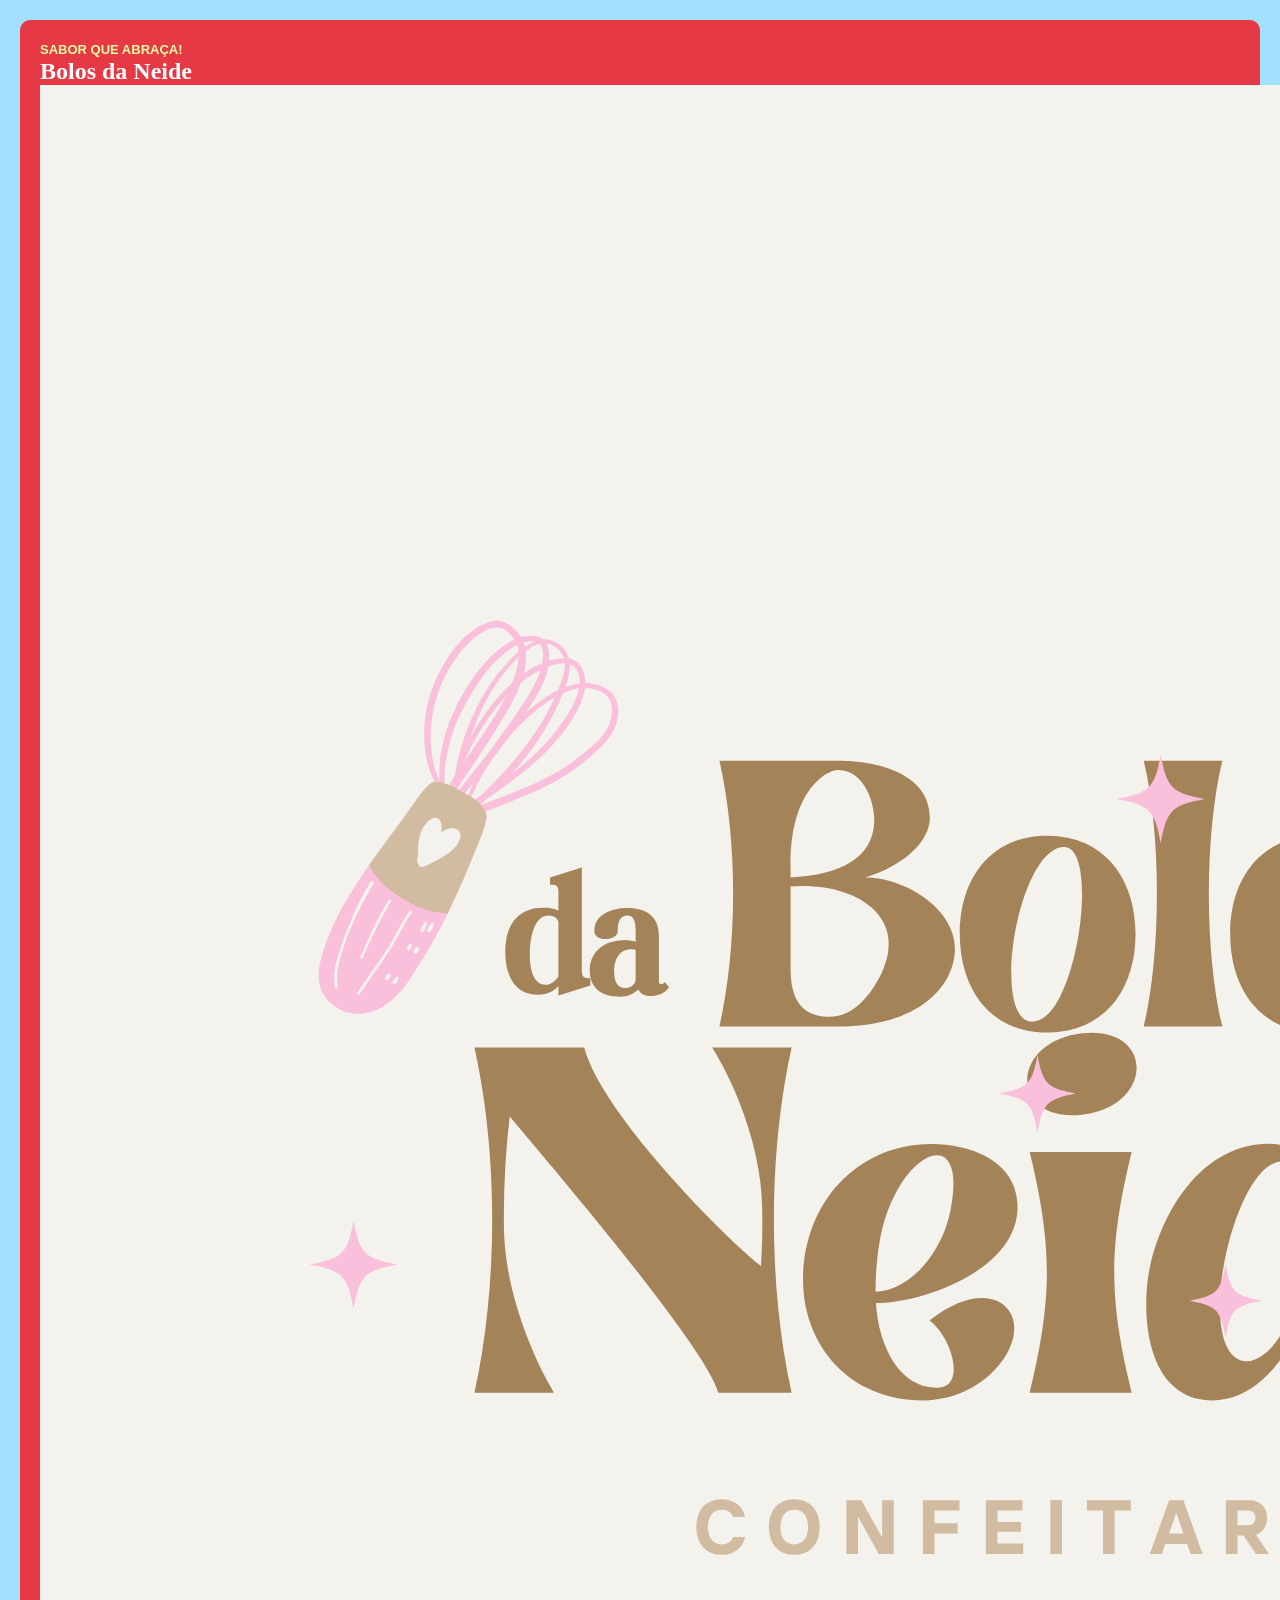
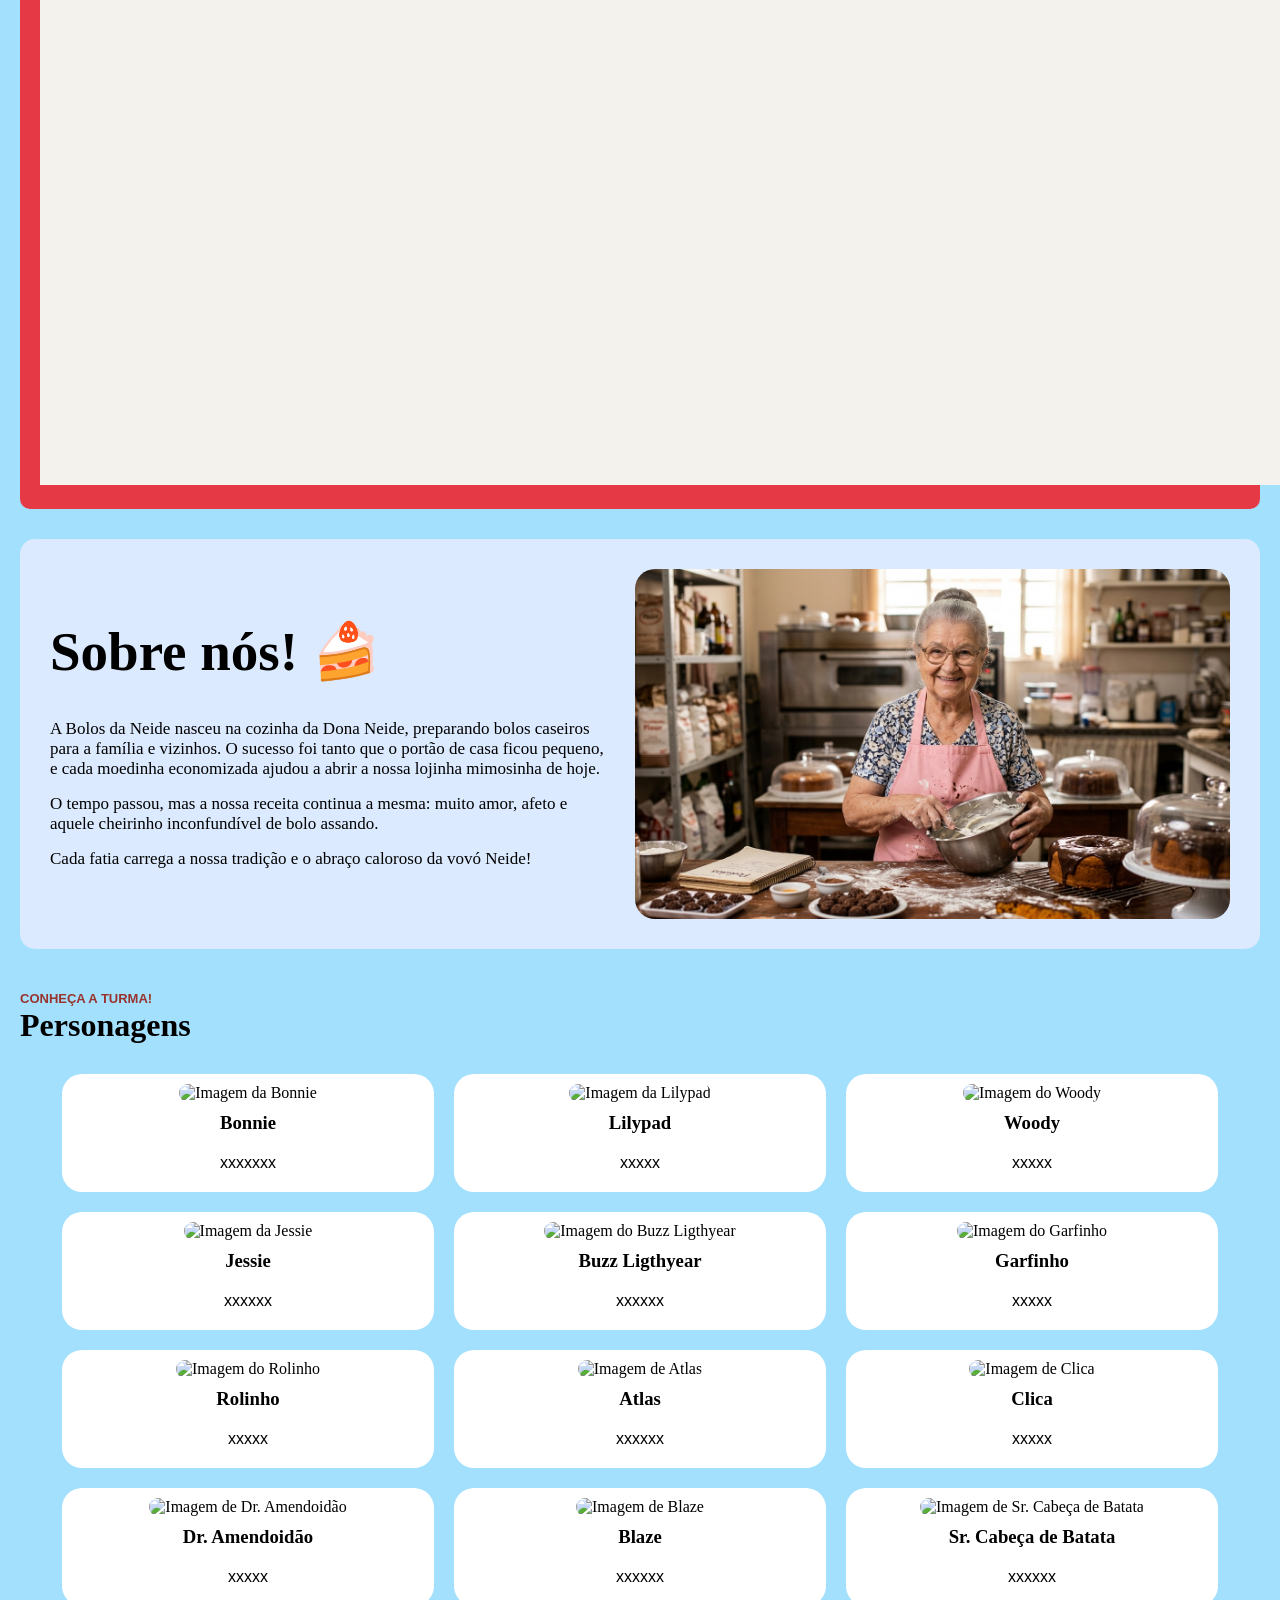
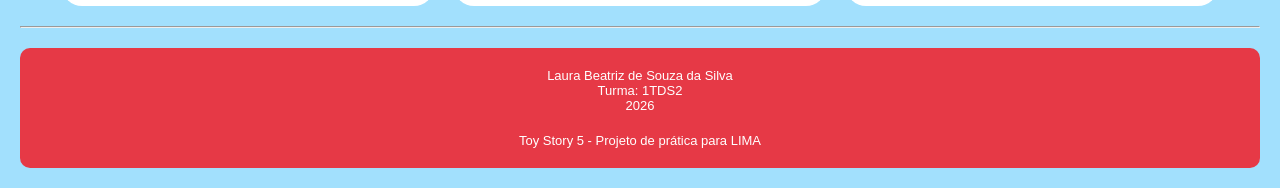
==== index.html @ 1c0404af "feat: cria css, index e assets" ====
<!DOCTYPE html>
<html lang="pt-BR">
    <head>
        <meta charset="UTF-8"/>
        <title>Bolos da Neide</title>
        <link rel="stylesheet" href="css/style.css"/>
    </head>
    <body>
        <header class="cabecalho">
            <section class="nome">
                <span>Sabor que abraça!</span>
                <h1>Bolos da Neide</h1>
                <img src="assets/logo.png">
            </section>
            <section class="menu">
                <span>Sobre</span>
                <span></span>
                <span>Contato</span>
            </section>
        </header>

        <main>
            <section id="apresentacao">
                <section class="texto">
                    <h2>Sobre nós! 🍰</h2>
                    <p>A Bolos da Neide nasceu na cozinha da Dona Neide, preparando bolos caseiros para a família e vizinhos. O sucesso foi tanto que o portão de casa ficou pequeno, e cada moedinha economizada ajudou a abrir a nossa lojinha mimosinha de hoje.</p>
                    <p>O tempo passou, mas a nossa receita continua a mesma: muito amor, afeto e aquele cheirinho inconfundível de bolo assando.</p>
                    <p> Cada fatia carrega a nossa tradição e o abraço caloroso da vovó Neide!</p>
                </section>
                    <img src="assets/donaneide.jpg" alt="Imagem Da Fundadora, Dona Neide"/>
            </section>

            <section class="personagens">
                    <span>Conheça a turma!</span>
                    <h2>Personagens</h2>

            <section class="cards">
                <article class="card">
                    <img src="assets/bonnie.png" alt="Imagem da Bonnie"/>
                    <h3>Bonnie</h3>
                    <p>xxxxxxx</p>
                </article>

                 <article class="card">
                    <img src="assets/lilypad.png" alt="Imagem da Lilypad"/>
                    <h3>Lilypad</h3>
                    <p>xxxxx</p>
                </article>
                
                 <article class="card">                 
                    <img src="assets/woody.png" alt="Imagem do Woody"/>
                    <h3>Woody</h3>
                    <p>xxxxx</p>
                </article>

                <article class="card"> 
                    <img src="assets/jessieee.png" alt="Imagem da Jessie"/>
                    <h3>Jessie</h3>
                    <p>xxxxxx</p>
                </article>

                <article class="card"> 
                    <img src="assets/buzz.png" alt="Imagem do Buzz Ligthyear"/>
                    <h3>Buzz Ligthyear</h3>
                    <p>xxxxxx</p>
                </article>

                <article class="card"> 
                    <img src="assets/garfinhooo.png" alt="Imagem do Garfinho"/>
                    <h3>Garfinho</h3>
                    <p>xxxxx</p>
                </article>

                <article class="card"> 
                    <img src="assets/smartypants.png" alt="Imagem do Rolinho"/>
                    <h3>Rolinho</h3>
                    <p>xxxxx</p>
                </article>

                <article class="card"> 
                    <img src="assets/atlass.png" alt="Imagem de Atlas"/>
                    <h3>Atlas</h3>
                    <p>xxxxxx</p>
                </article>

                <article class="card"> 
                    <img src="assets/snappy.png" alt="Imagem de Clica"/>
                    <h3>Clica</h3>
                    <p>xxxxx</p>
                </article>

                <article class="card"> 
                    <img src="assets/dramendoidao.png" alt="Imagem de Dr. Amendoidão"/>
                    <h3>Dr. Amendoidão</h3>
                    <p>xxxxx</p>
                </article>

                <article class="card"> 
                    <img src="assets/blaze.png" alt="Imagem de Blaze"/>
                    <h3>Blaze</h3>
                    <p>xxxxxx</p>
                </article>

                <article class="card"> 
                    <img src="assets/cabecabatata.png" alt="Imagem de Sr. Cabeça de Batata"/>
                    <h3>Sr. Cabeça de Batata</h3>
                    <p>xxxxxx</p>
                </article>

            </section>
            </section>
        </main>

    <hr>
        <footer>
            <p>Laura Beatriz de Souza da Silva</p>
            <p>Turma: 1TDS2</p>
            <P>2026</P>
            <section id="atividade">
                <P>Toy Story 5 - Projeto de prática para LIMA</P>
            </section>
        </footer>
    
    </body>
</html>
---- css/style.css ----
*{
    padding: 0;
    margin: 0;
    box-sizing: border-box;
}

body {
    font-family: Georgia, 'Times New Roman', Times, serif;
    background-color: rgb(162, 224, 253);
    padding: 20px;
}
span {
    text-transform: uppercase;
    font-weight: 550;
    font-size: 13px;
    font-family: 'Gill Sans', 'Gill Sans MT', Calibri, 'Trebuchet MS', sans-serif;
    margin-top: 5px;
    color: #99332E;
}

header {
    padding-left: 20px;
    padding-right: 20px;
    background-color: #e63946 ;
    color: rgb(255, 255, 255);
    padding: 20px;
    margin-bottom: 30px;
    display: flex;
    align-items: center;
    justify-content: space-between;
    border-radius: 10px;
}

.nome span {
    color:#f3fca5;
    margin-top: 8px;
}

.menu {
    display: flex;
    justify-content: space-between;
    align-items: center;
    gap: 30px;
    font-weight: bold;
}

#apresentacao {
    display: flex;
    flex-direction: row;
    gap: 30px;
    padding: 30px;
    background-color: #dbeafe;
    align-items: center;
    justify-content: space-between;
    margin-bottom: 30px;
    border-radius: 15px;
}
.texto {
    display: flex;
    flex-direction: column;
    gap: 15px;
    flex: 1;
}

.texto h2 {
    font-size: 55px;
    margin-bottom: 20px;
}
.texto p {
    font-size: 17px;
}

#apresentacao img {
    width: 595px;
    height: 350px;
    border-radius: 20px;
    object-fit: cover;
}

.personagens {
    padding-top: 10px;
}

.personagens h2 {
    font-size: 32px;
    padding-bottom: 10px;
}

.cards {
    display: flex;
    gap: 20px;
    justify-content: center;
    flex-wrap: wrap;
    padding-top: 20px;
    padding-bottom: 20px;
}

.card {
    background-color: white;
    padding: 10px;
    width: 30%;
    border-radius: 20px;
    align-items: center;
    flex-direction: row;
    justify-content: center;
    text-align: center;
}

.card img {
    width: 100%;
    border-radius: 20px;
    height: 300px;
    object-fit: cover;
}

.card h3 {
    margin-top: 10px;
}

.card p {
    margin-top: 10px;
    font-weight: 520;
    padding: 10px;
    font-family: 'Segoe UI', Tahoma, Geneva, Verdana, sans-serif;
}

footer {
    text-align: center;
    background-color: #e63946;
    color: white;
    padding: 20px;
    margin-top: 20px;
    border-radius: 10px;
    font-size: small;
    font-family: 'Gill Sans', 'Gill Sans MT', Calibri, 'Trebuchet MS', sans-serif;
}

#atividade {
    margin-top: 20px;
}
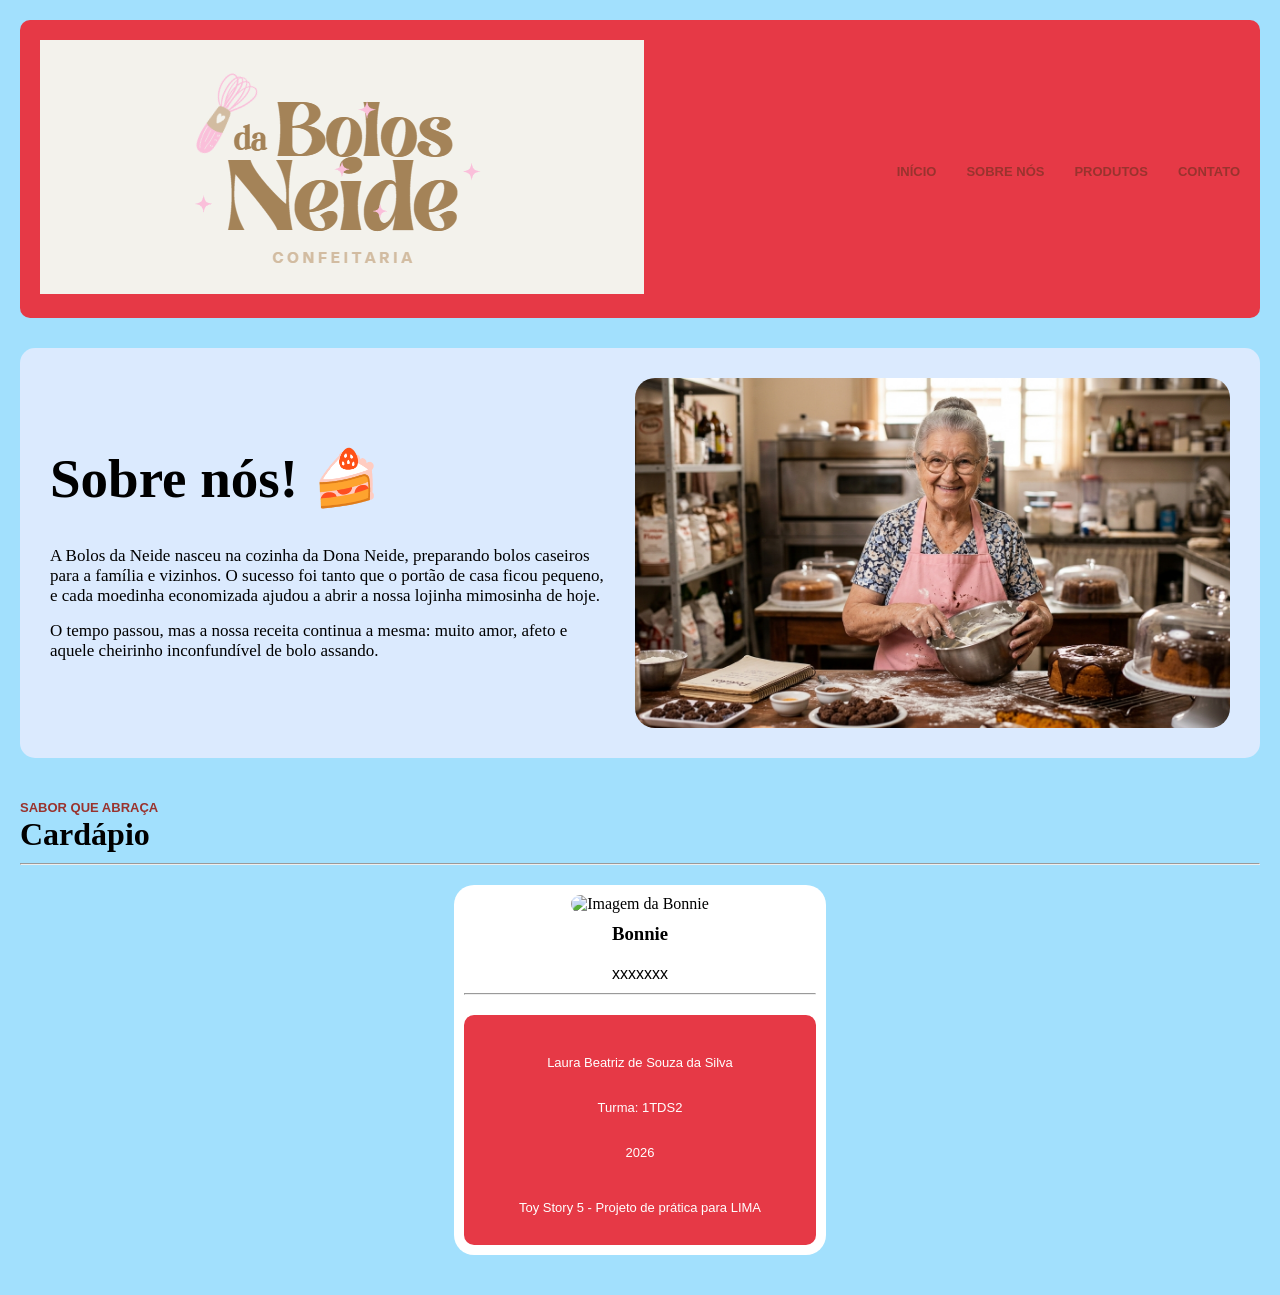
==== commit 267ac29e: "feat: adiciona páginas, conteúdo e ajustes visuais ao projeto" ====
--- a/index.html
+++ b/index.html
@@ -8,13 +8,12 @@
     <body>
         <header class="cabecalho">
             <section class="nome">
-                <span>Sabor que abraça!</span>
-                <h1>Bolos da Neide</h1>
-                <img src="assets/logo.png">
+                <img src="assets/img/logoofc.png">
             </section>
             <section class="menu">
-                <span>Sobre</span>
-                <span></span>
+                <span>Início</span>
+                <span>Sobre nós</span>
+                <span>Produtos</span>
                 <span>Contato</span>
             </section>
         </header>
@@ -25,92 +24,22 @@
                     <h2>Sobre nós! 🍰</h2>
                     <p>A Bolos da Neide nasceu na cozinha da Dona Neide, preparando bolos caseiros para a família e vizinhos. O sucesso foi tanto que o portão de casa ficou pequeno, e cada moedinha economizada ajudou a abrir a nossa lojinha mimosinha de hoje.</p>
                     <p>O tempo passou, mas a nossa receita continua a mesma: muito amor, afeto e aquele cheirinho inconfundível de bolo assando.</p>
-                    <p> Cada fatia carrega a nossa tradição e o abraço caloroso da vovó Neide!</p>
                 </section>
-                    <img src="assets/donaneide.jpg" alt="Imagem Da Fundadora, Dona Neide"/>
+                    <img src="assets/img/donaneide.jpg" alt="Imagem Da Fundadora, Dona Neide"/>
             </section>
 
             <section class="personagens">
-                    <span>Conheça a turma!</span>
-                    <h2>Personagens</h2>
+                    <span>Sabor que abraça</span>
+                    <h2>Cardápio</h2>
+
+    <hr>
 
             <section class="cards">
                 <article class="card">
                     <img src="assets/bonnie.png" alt="Imagem da Bonnie"/>
                     <h3>Bonnie</h3>
                     <p>xxxxxxx</p>
-                </article>
-
-                 <article class="card">
-                    <img src="assets/lilypad.png" alt="Imagem da Lilypad"/>
-                    <h3>Lilypad</h3>
-                    <p>xxxxx</p>
-                </article>
-                
-                 <article class="card">                 
-                    <img src="assets/woody.png" alt="Imagem do Woody"/>
-                    <h3>Woody</h3>
-                    <p>xxxxx</p>
-                </article>
-
-                <article class="card"> 
-                    <img src="assets/jessieee.png" alt="Imagem da Jessie"/>
-                    <h3>Jessie</h3>
-                    <p>xxxxxx</p>
-                </article>
-
-                <article class="card"> 
-                    <img src="assets/buzz.png" alt="Imagem do Buzz Ligthyear"/>
-                    <h3>Buzz Ligthyear</h3>
-                    <p>xxxxxx</p>
-                </article>
-
-                <article class="card"> 
-                    <img src="assets/garfinhooo.png" alt="Imagem do Garfinho"/>
-                    <h3>Garfinho</h3>
-                    <p>xxxxx</p>
-                </article>
-
-                <article class="card"> 
-                    <img src="assets/smartypants.png" alt="Imagem do Rolinho"/>
-                    <h3>Rolinho</h3>
-                    <p>xxxxx</p>
-                </article>
-
-                <article class="card"> 
-                    <img src="assets/atlass.png" alt="Imagem de Atlas"/>
-                    <h3>Atlas</h3>
-                    <p>xxxxxx</p>
-                </article>
-
-                <article class="card"> 
-                    <img src="assets/snappy.png" alt="Imagem de Clica"/>
-                    <h3>Clica</h3>
-                    <p>xxxxx</p>
-                </article>
-
-                <article class="card"> 
-                    <img src="assets/dramendoidao.png" alt="Imagem de Dr. Amendoidão"/>
-                    <h3>Dr. Amendoidão</h3>
-                    <p>xxxxx</p>
-                </article>
-
-                <article class="card"> 
-                    <img src="assets/blaze.png" alt="Imagem de Blaze"/>
-                    <h3>Blaze</h3>
-                    <p>xxxxxx</p>
-                </article>
-
-                <article class="card"> 
-                    <img src="assets/cabecabatata.png" alt="Imagem de Sr. Cabeça de Batata"/>
-                    <h3>Sr. Cabeça de Batata</h3>
-                    <p>xxxxxx</p>
-                </article>
-
-            </section>
-            </section>
-        </main>
-
+               
     <hr>
         <footer>
             <p>Laura Beatriz de Souza da Silva</p>
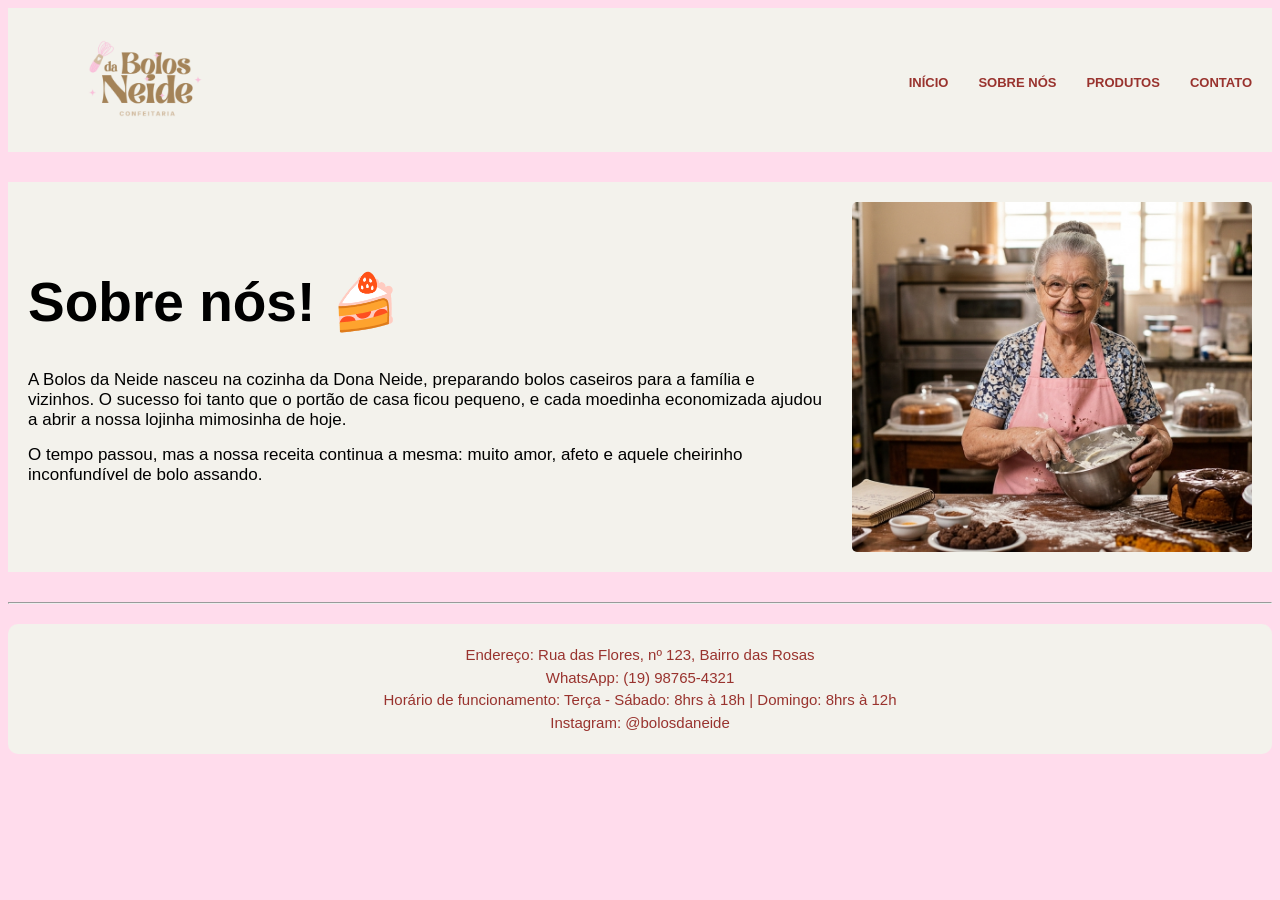
==== commit c5ec3129: "fix: arruma footer" ====
--- a/index.html
+++ b/index.html
@@ -27,27 +27,14 @@
                 </section>
                     <img src="assets/img/donaneide.jpg" alt="Imagem Da Fundadora, Dona Neide"/>
             </section>
-
-            <section class="personagens">
-                    <span>Sabor que abraça</span>
-                    <h2>Cardápio</h2>
-
-    <hr>
-
-            <section class="cards">
-                <article class="card">
-                    <img src="assets/bonnie.png" alt="Imagem da Bonnie"/>
-                    <h3>Bonnie</h3>
-                    <p>xxxxxxx</p>
+        
                
     <hr>
         <footer>
-            <p>Laura Beatriz de Souza da Silva</p>
-            <p>Turma: 1TDS2</p>
-            <P>2026</P>
-            <section id="atividade">
-                <P>Toy Story 5 - Projeto de prática para LIMA</P>
-            </section>
+            <p>Endereço: Rua das Flores, nº 123, Bairro das Rosas</p>
+            <p>WhatsApp: (19) 98765-4321</p>
+            <P>Horário de funcionamento: Terça - Sábado: 8hrs à 18h | Domingo: 8hrs à 12h</p>
+            <p>Instagram: @bolosdaneide</p>
         </footer>
     
     </body>
--- a/css/style.css
+++ b/css/style.css
@@ -5,9 +5,9 @@
 }
 
 body {
-    font-family: Georgia, 'Times New Roman', Times, serif;
-    background-color: rgb(162, 224, 253);
-    padding: 20px;
+    font-family: 'Segoe UI', Tahoma, Geneva, Verdana, sans-serif;
+    background-color: #ffdcec;
+    padding: 8px;
 }
 span {
     text-transform: uppercase;
@@ -19,21 +19,26 @@
 }
 
 header {
-    padding-left: 20px;
-    padding-right: 20px;
-    background-color: #e63946 ;
+    background-color: #f3f2ec ;
     color: rgb(255, 255, 255);
     padding: 20px;
     margin-bottom: 30px;
     display: flex;
     align-items: center;
     justify-content: space-between;
-    border-radius: 10px;
+    border-radius: 0px;
 }
 
 .nome span {
     color:#f3fca5;
     margin-top: 8px;
+}
+
+.nome img {
+    width: 100%;
+    height: 100px;
+    object-fit: cover;
+
 }
 
 .menu {
@@ -45,15 +50,15 @@
 }
 
 #apresentacao {
+    padding: 20px;
     display: flex;
     flex-direction: row;
     gap: 30px;
-    padding: 30px;
-    background-color: #dbeafe;
+    background-color: #f3f2ec;
     align-items: center;
     justify-content: space-between;
     margin-bottom: 30px;
-    border-radius: 15px;
+    border-radius: 0px;
 }
 .texto {
     display: flex;
@@ -71,9 +76,9 @@
 }
 
 #apresentacao img {
-    width: 595px;
+    width: 400px;
     height: 350px;
-    border-radius: 20px;
+    border-radius: 5px;
     object-fit: cover;
 }
 
@@ -83,7 +88,7 @@
 
 .personagens h2 {
     font-size: 32px;
-    padding-bottom: 10px;
+    margin-bottom: 10px;
 }
 
 .cards {
@@ -108,7 +113,6 @@
 
 .card img {
     width: 100%;
-    border-radius: 20px;
     height: 300px;
     object-fit: cover;
 }
@@ -126,15 +130,17 @@
 
 footer {
     text-align: center;
-    background-color: #e63946;
-    color: white;
+    background-color: #f3f2ec;
+    color: #99332E;
     padding: 20px;
     margin-top: 20px;
     border-radius: 10px;
-    font-size: small;
+    font-size: 15px;
     font-family: 'Gill Sans', 'Gill Sans MT', Calibri, 'Trebuchet MS', sans-serif;
+    line-height: 1.5;
 }
 
-#atividade {
+hr {
     margin-top: 20px;
+    color: pink;
 }
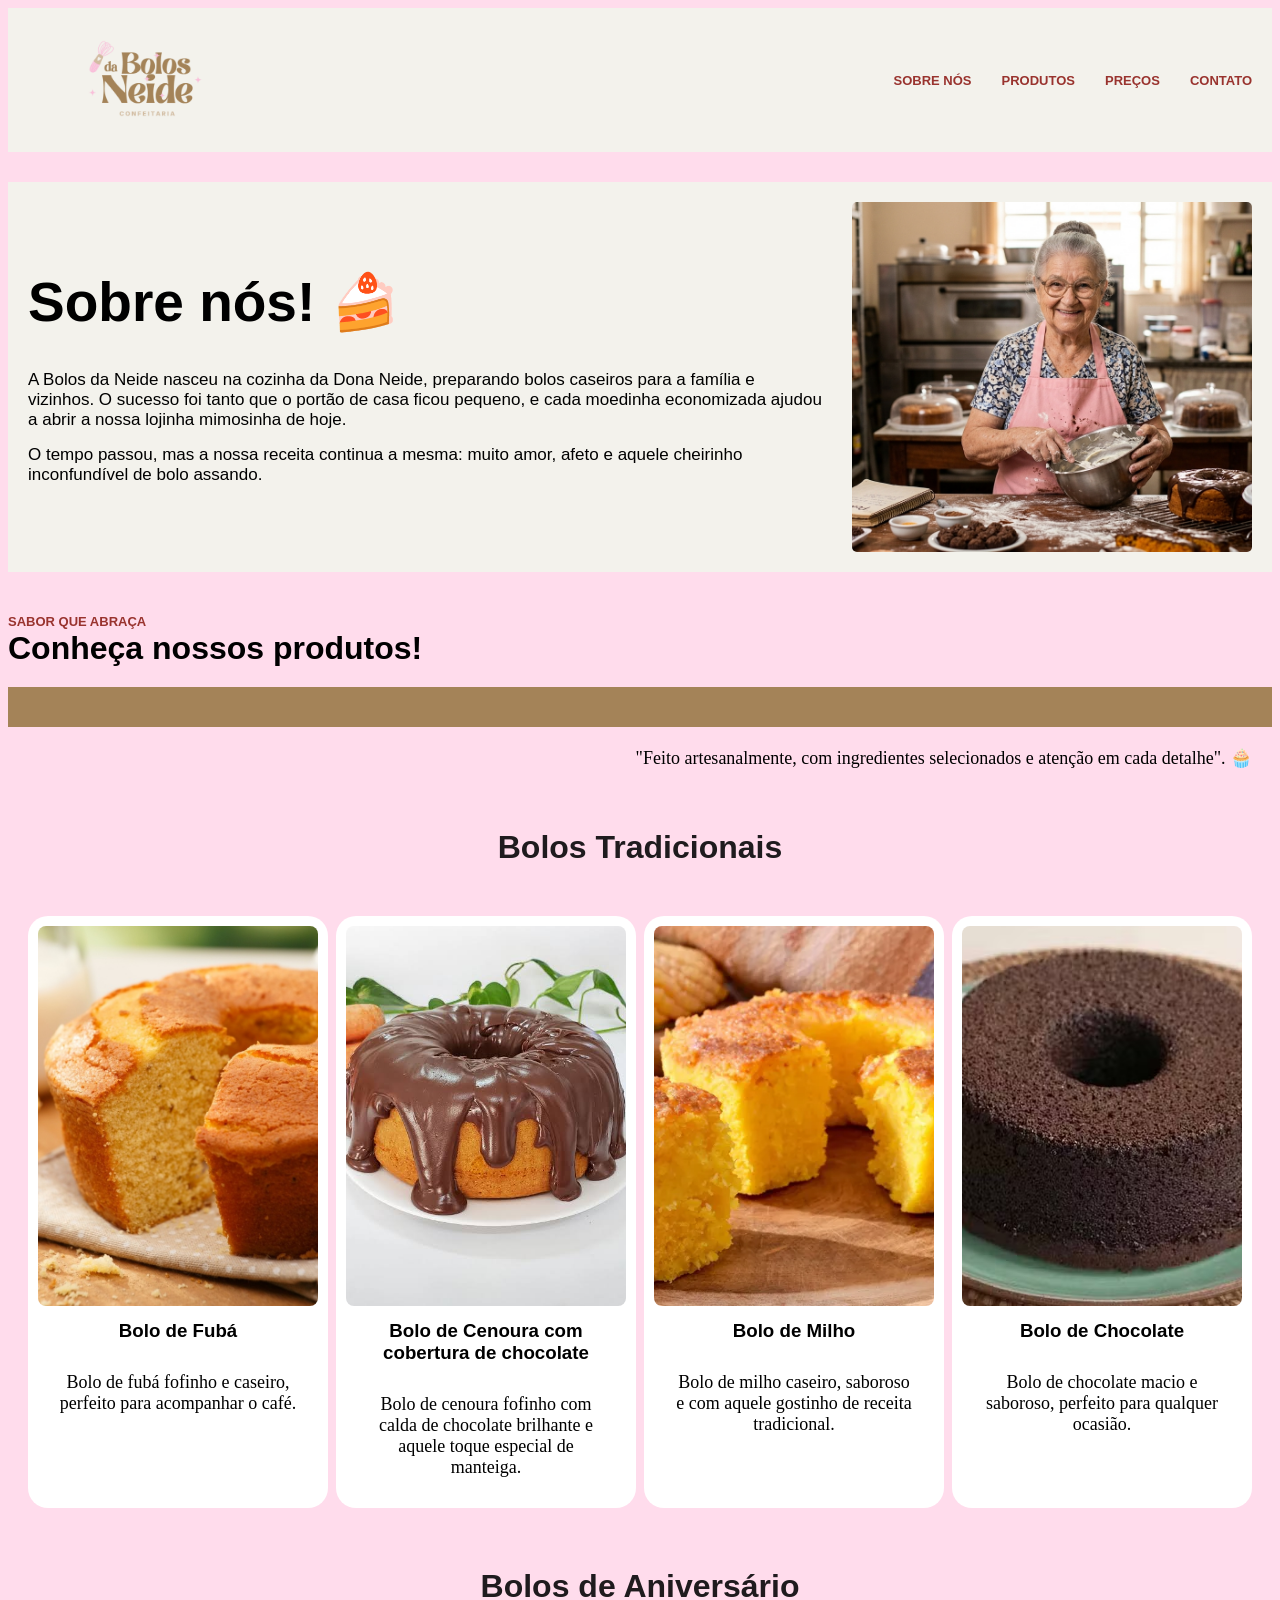
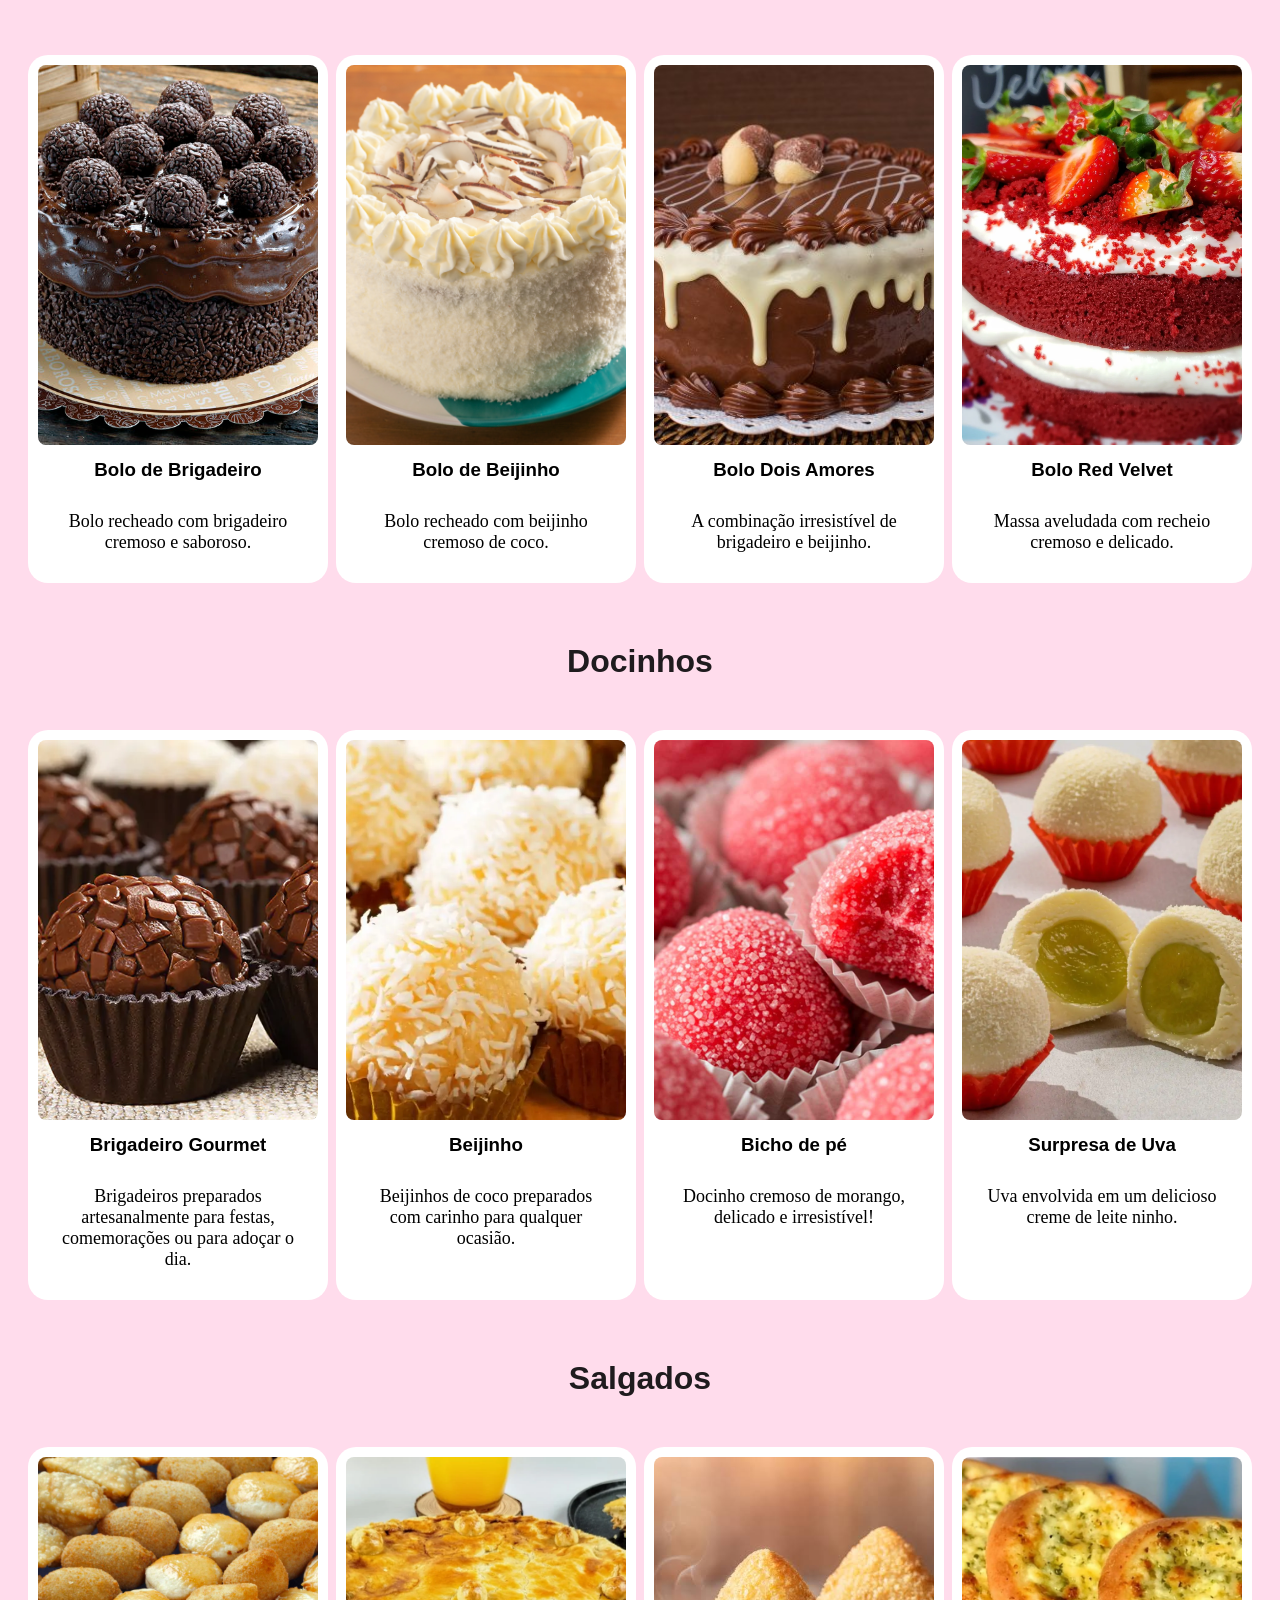
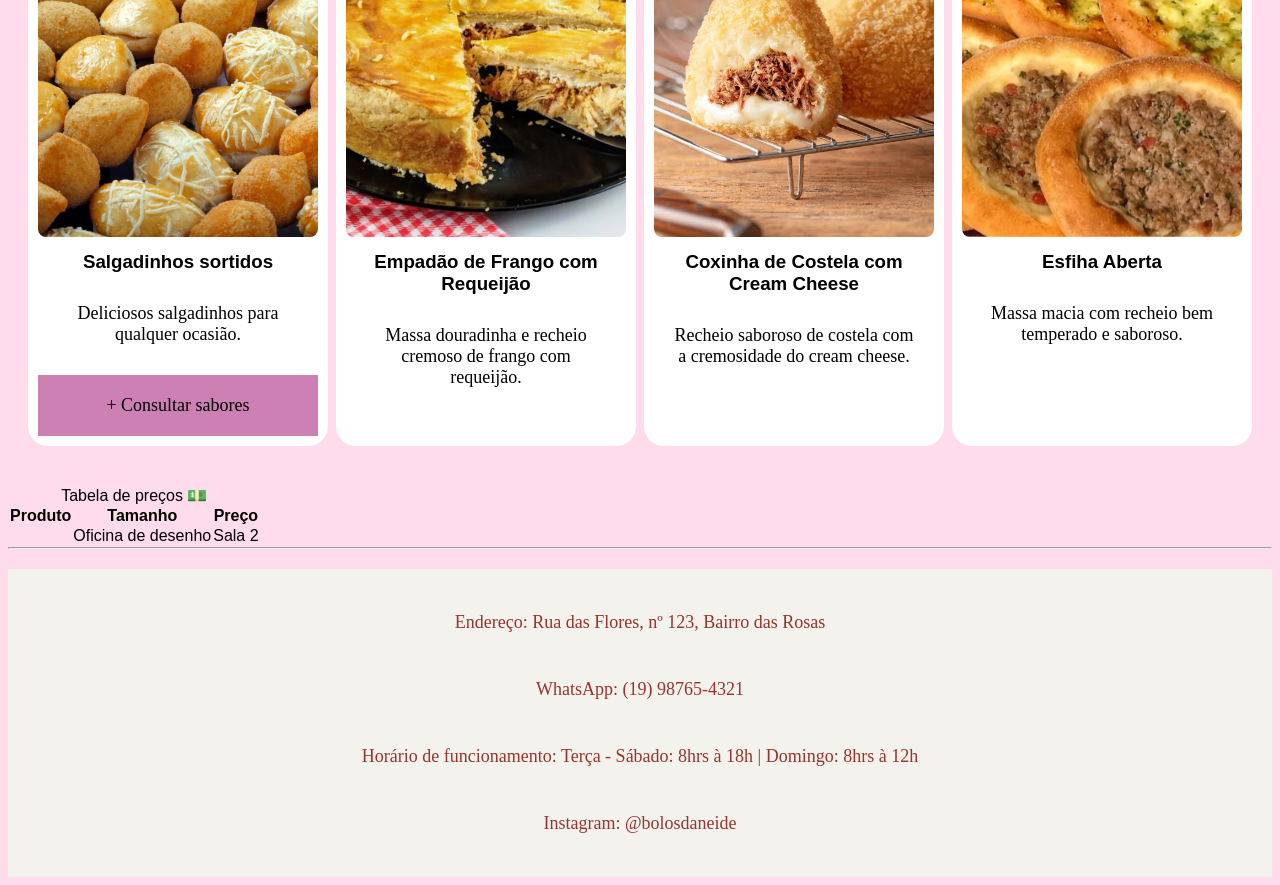
==== commit 2fe9963b: "feat: atualiza pagina" ====
--- a/index.html
+++ b/index.html
@@ -11,10 +11,10 @@
                 <img src="assets/img/logoofc.png">
             </section>
             <section class="menu">
-                <span>Início</span>
-                <span>Sobre nós</span>
-                <span>Produtos</span>
-                <span>Contato</span>
+                <a class="gotosobrenos" href=#apresentacao><span>Sobre nós</span></a>
+                <a class="gotoprodutos" href=#cardapio><span>Produtos</span></a>
+                <a class="gotoprecos" href=#precos><span>Preços</span></a>
+                <a class="gotocontato" href=#contato><span>Contato</span></a>
             </section>
         </header>
 
@@ -27,14 +27,159 @@
                 </section>
                     <img src="assets/img/donaneide.jpg" alt="Imagem Da Fundadora, Dona Neide"/>
             </section>
+
+            <section id="cardapio">
+                    <span>Sabor que abraça</span>
+                    <h2>Conheça nossos produtos!</h2>
+
+                
+                <section class="detalhes">
+                    <hr>
+                    <p>"Feito artesanalmente, com ingredientes selecionados e atenção em cada detalhe". 🧁</p>
+                </section>
+
+        <section id="cards">
+            <h2>Bolos Tradicionais</h2>
+            <section class="bolostradicionais">
+                <article class="card">
+                    <img src="../assets/img/bolodefuba.jpg" alt="Imagem de Bolo de Fubá"/>
+                    <h3>Bolo de Fubá</h3>
+                    <p>Bolo de fubá fofinho e caseiro, perfeito para acompanhar o café.</p>
+                    </article>
+
+                    <article class="card">
+                    <img src="../assets/img/bolodecenoura.jpg" alt="Imagem de Bolo de Cenoura"/>
+                    <h3>Bolo de Cenoura com cobertura de chocolate</h3>
+                    <p>Bolo de cenoura fofinho com calda de chocolate brilhante e aquele toque especial de manteiga.</p>
+                    </article>
+
+                    <article class="card">
+                    <img src="../assets/img/bolodemilho.jpg" alt="Imagem de Bolo de Milho"/>
+                    <h3>Bolo de Milho</h3>
+                    <p>Bolo de milho caseiro, saboroso e com aquele gostinho de receita tradicional.</p>
+                    </article>
+                    
+                    <article class="card">
+                    <img src="../assets/img/bolodechocolate.jpg" alt="Imagem de Bolo de Chocolate"/>
+                    <h3>Bolo de Chocolate</h3>
+                    <p>Bolo de chocolate macio e saboroso, perfeito para qualquer ocasião.</p>
+                    </article>                           
+            </section>
+
+            <h2>Bolos de Aniversário</h2>               
+            <section class="bolosaniversario">
+                <article class="card">
+                    <img src="../assets/img/bolobrigadeiroooo.jpg" alt="Imagem de Bolo de Brigadeiro"/>
+                    <h3>Bolo de Brigadeiro</h3>
+                    <p>Bolo recheado com brigadeiro cremoso e saboroso.</p>
+                    </article>
+
+                    <article class="card">
+                    <img src="../assets/img/bolodecoco.jpg" alt="Imagem de Bolo de Coco"/>
+                    <h3>Bolo de Beijinho</h3>
+                    <p>Bolo recheado com beijinho cremoso de coco.</p>
+                    </article>
+
+                    <article class="card">
+                    <img src="../assets/img/doisamores.jpg" alt="Imagem de Bolo Dois Amores"/>
+                    <h3>Bolo Dois Amores</h3>
+                    <p>A combinação irresistível de brigadeiro e beijinho.</p>
+                    </article>
+
+                    <article class="card">
+                    <img src="../assets/img/redvelvet.png" alt="Imagem de Bolo Red Velvet"/>
+                    <h3>Bolo Red Velvet</h3>
+                    <p>Massa aveludada com recheio cremoso e delicado.</p>
+                    </article>
+            </section>
+
+                <h2>Docinhos</h2>               
+            <section class="docinhos">
+                <article class="card">
+                    <img src="../assets/img/brigadeirogourmet.jpg" alt="Imagem de Brigadeiro Gourmet"/>
+                    <h3>Brigadeiro Gourmet</h3>
+                    <p>Brigadeiros preparados artesanalmente para festas, comemorações ou para adoçar o dia.</p>
+                    </article>
+
+                    <article class="card">
+                    <img src="../assets/img/beijinho.jpg" alt="Imagem de Beijinho"/>
+                    <h3>Beijinho</h3>
+                    <p>Beijinhos de coco preparados com carinho para qualquer ocasião.</p>
+                    </article>
+
+                    <article class="card">
+                    <img src="../assets/img/bichodepe.jpg" alt="Imagem de Bicho de pé"/>
+                    <h3>Bicho de pé</h3>
+                    <p>Docinho cremoso de morango, delicado e irresistível!</p>
+                    </article>
+
+                    <article class="card">
+                    <img src="../assets/img/surpresadeuva.png" alt="Imagem de Surpresa de Uva"/>
+                    <h3>Surpresa de Uva</h3>
+                    <p>Uva envolvida em um delicioso creme de leite ninho.</p>
+                    </article>
+            </section>
+
+            <h2>Salgados</h2>               
+            <section class="salgados">
+                <article class="card">
+                    <img src="../assets/img/salgados.jpg" alt="Imagem de Salgadinhos"/>
+                    <h3>Salgadinhos sortidos</h3>
+                    <p>Deliciosos salgadinhos para qualquer ocasião.</p>
+                <div class="botaosabor">              
+                        <p>+ Consultar sabores</p>                 
+                </div>
+                </article>
+
+
+                    <article class="card">
+                    <img src="../assets/img/empadao.png" alt="Imagem de Empadão de Frango com Requeijão"/>
+                    <h3>Empadão de Frango com Requeijão</h3>
+                    <p>Massa douradinha e recheio cremoso de frango com requeijão.</p>
+                    </article>
+
+                    <article class="card">
+                    <img src="../assets/img/coxinhacostela.png" alt="Imagem de Coxinha de Costela"/>
+                    <h3>Coxinha de Costela com Cream Cheese</h3>
+                    <p>Recheio saboroso de costela com a cremosidade do cream cheese.</p>
+                    </article>
+
+                    <article class="card">
+                    <img src="../assets/img/esfiha.png" alt="Imagem de Esfiha"/>
+                    <h3>Esfiha Aberta</h3>
+                    <p>Massa macia com recheio bem temperado e saboroso.</p>
+                    </article>
+            </section>
+        </section>
+        <section id="precos">
+            <table>
+  <caption>Tabela de preços 💵</caption>
+  <thead>
+    <tr>
+      <th>Produto</th>
+      <th>Tamanho</th>
+      <th>Preço</th>
+    </tr>
+  </thead>
+  <tbody>
+    <tr>
+      <td></td>
+      <td>Oficina de desenho</td>
+      <td>Sala 2</td>
+    </tr>
+  </tbody>
+</table>
+        </section>            
         
                
     <hr>
         <footer>
-            <p>Endereço: Rua das Flores, nº 123, Bairro das Rosas</p>
-            <p>WhatsApp: (19) 98765-4321</p>
-            <P>Horário de funcionamento: Terça - Sábado: 8hrs à 18h | Domingo: 8hrs à 12h</p>
-            <p>Instagram: @bolosdaneide</p>
+            <section id="contato">
+                <p>Endereço: Rua das Flores, nº 123, Bairro das Rosas</p>
+                <p>WhatsApp: (19) 98765-4321</p>
+                <P>Horário de funcionamento: Terça - Sábado: 8hrs à 18h | Domingo: 8hrs à 12h</p>
+                <p>Instagram: @bolosdaneide</p>
+            </section>
         </footer>
     
     </body>
--- a/css/style.css
+++ b/css/style.css
@@ -60,20 +60,6 @@
     margin-bottom: 30px;
     border-radius: 0px;
 }
-.texto {
-    display: flex;
-    flex-direction: column;
-    gap: 15px;
-    flex: 1;
-}
-
-.texto h2 {
-    font-size: 55px;
-    margin-bottom: 20px;
-}
-.texto p {
-    font-size: 17px;
-}
 
 #apresentacao img {
     width: 400px;
@@ -82,16 +68,41 @@
     object-fit: cover;
 }
 
-.personagens {
+.texto {
+    display: flex;
+    flex-direction: column;
+    gap: 15px;
+    flex: 1;
+}
+
+.texto h2 {
+    font-size: 55px;
+    margin-bottom: 20px;
+}
+
+.texto p {
+    font-size: 17px;
+}
+
+#cardapio {
     padding-top: 10px;
 }
 
-.personagens h2 {
+#cardapio h2 {
     font-size: 32px;
     margin-bottom: 10px;
 }
 
-.cards {
+#cardapio p {
+    text-align: center;
+    font-size: 18px;
+    align-items: center;
+    padding: 20px;
+    font-family: Cambria, Cochin, Georgia, Times, 'Times New Roman', serif;
+    
+}
+
+#cards {
     display: flex;
     gap: 20px;
     justify-content: center;
@@ -100,10 +111,49 @@
     padding-bottom: 20px;
 }
 
+#cards h2 {
+    color: rgb(31, 27, 30);
+    margin-top: 20px;
+}
+
+.bolostradicionais {
+    padding: 20px;
+    width: 100%;
+    display: flex;
+    gap: 8px;
+    
+
+}
+
+.bolosaniversario {
+    padding: 20px;
+    width: 100%;
+    display: flex;
+    gap: 8px;  
+}
+
+.docinhos {
+    padding: 20px;
+    width: 100%;
+    display: flex;
+    gap: 8px;  
+}
+
+.salgados {
+    padding: 20px;
+    width: 100%;
+    display: flex;
+    gap: 8px;  
+}
+
+.botaosabor  {
+    background-color: #cc80b3;
+}
+
 .card {
     background-color: white;
     padding: 10px;
-    width: 30%;
+    width: 450px;
     border-radius: 20px;
     align-items: center;
     flex-direction: row;
@@ -113,8 +163,9 @@
 
 .card img {
     width: 100%;
-    height: 300px;
+    height: 380px;
     object-fit: cover;
+    border-radius: 8px;
 }
 
 .card h3 {
@@ -123,9 +174,22 @@
 
 .card p {
     margin-top: 10px;
-    font-weight: 520;
+    font-weight: 490;
     padding: 10px;
     font-family: 'Segoe UI', Tahoma, Geneva, Verdana, sans-serif;
+
+}
+
+.detalhes hr {
+    padding: 20px;
+    margin-top: 20px;
+    background-color: #a48358;
+    border: none;
+}
+
+.detalhes p {
+    display: flex;
+    justify-content: flex-end;
 }
 
 footer {
@@ -134,13 +198,16 @@
     color: #99332E;
     padding: 20px;
     margin-top: 20px;
-    border-radius: 10px;
     font-size: 15px;
     font-family: 'Gill Sans', 'Gill Sans MT', Calibri, 'Trebuchet MS', sans-serif;
     line-height: 1.5;
 }
 
-hr {
-    margin-top: 20px;
-    color: pink;
+a:hover {
+    color:#cc80b3;
+}
+
+a {
+    text-decoration: none;
+    color:#cc80b3;
 }
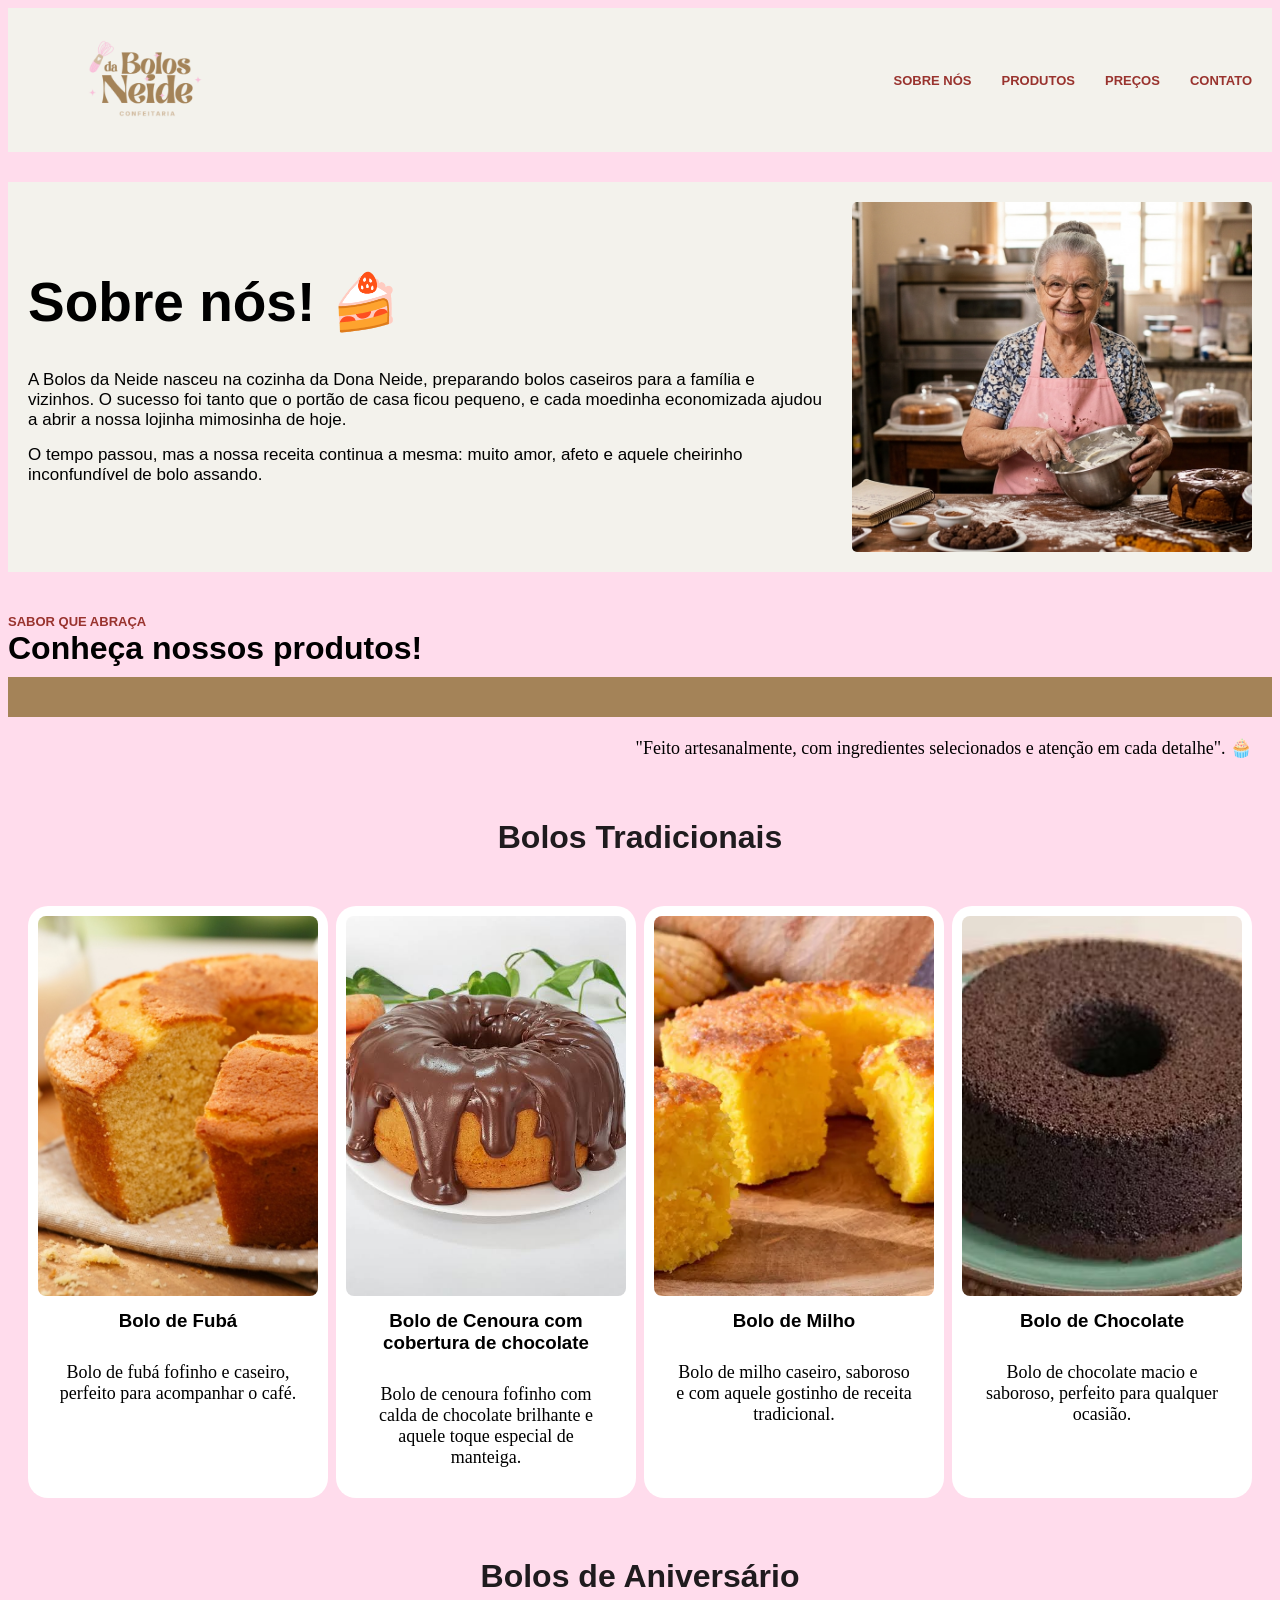
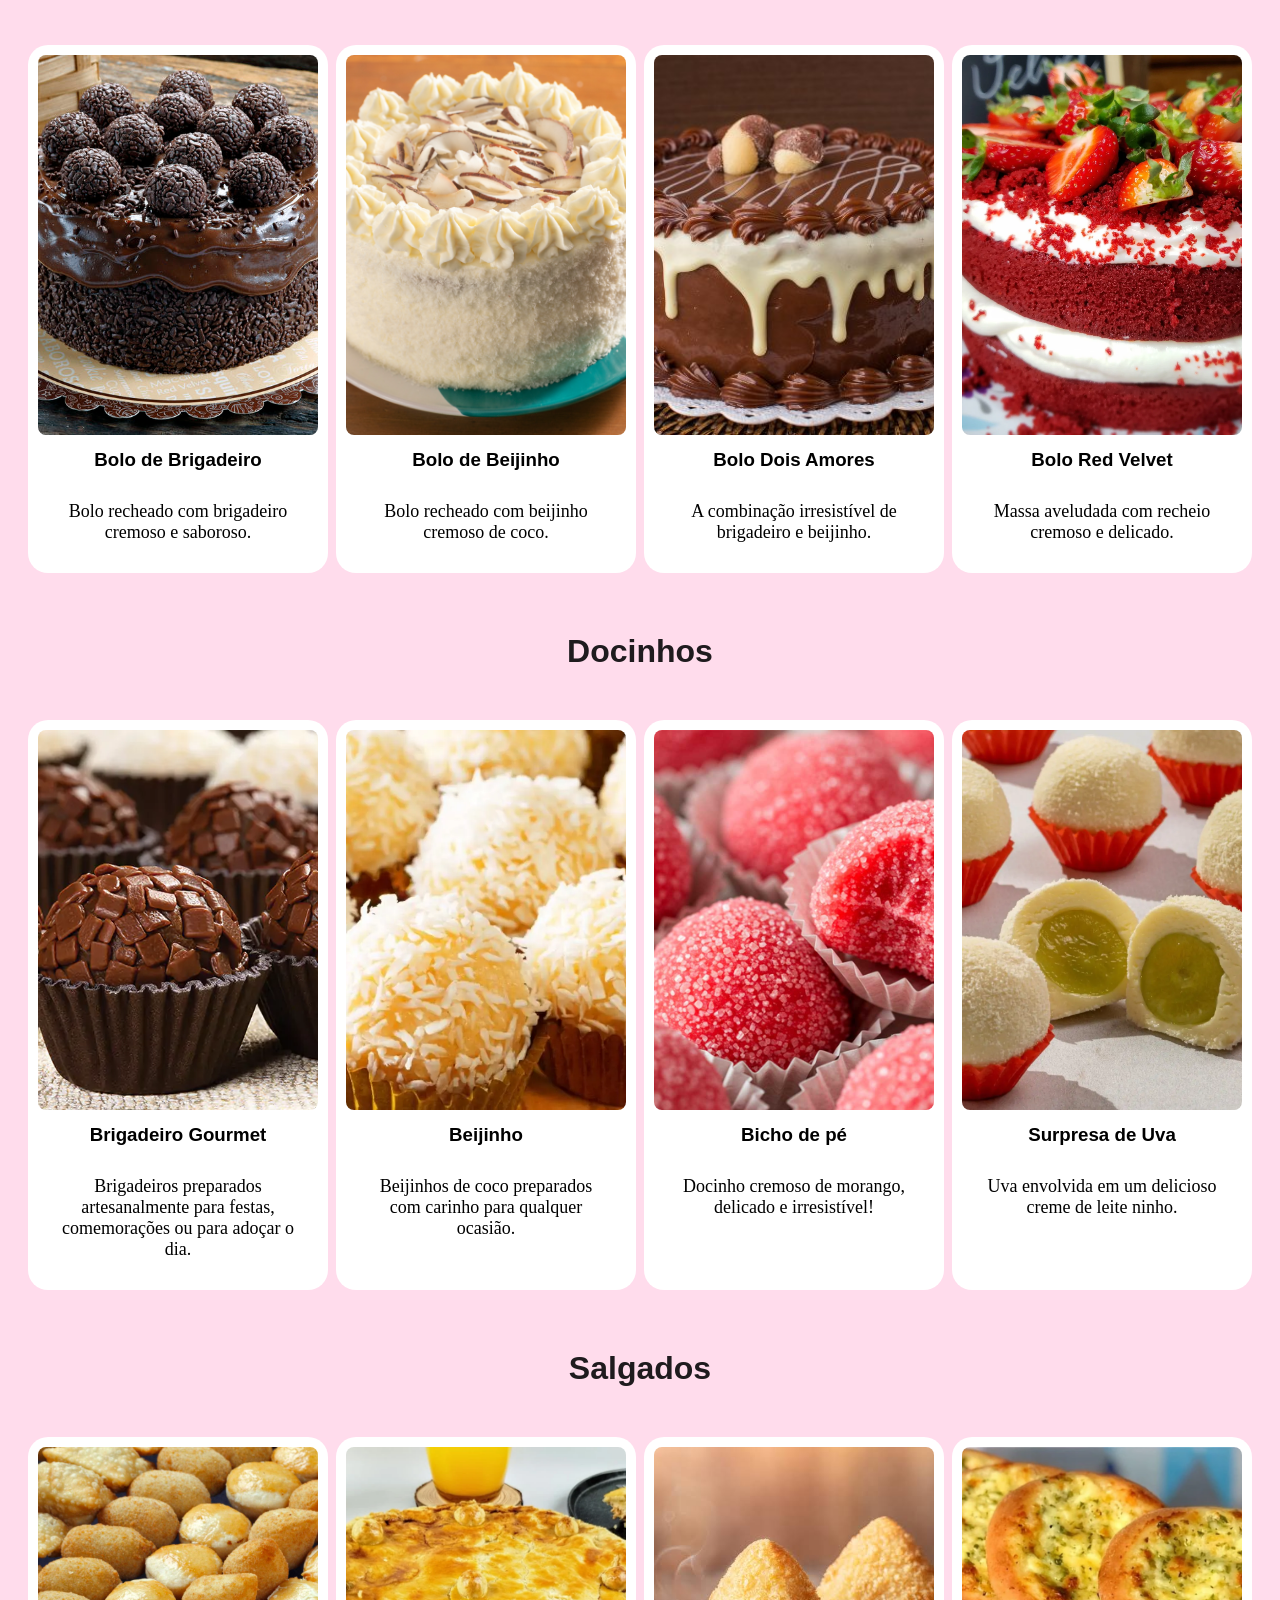
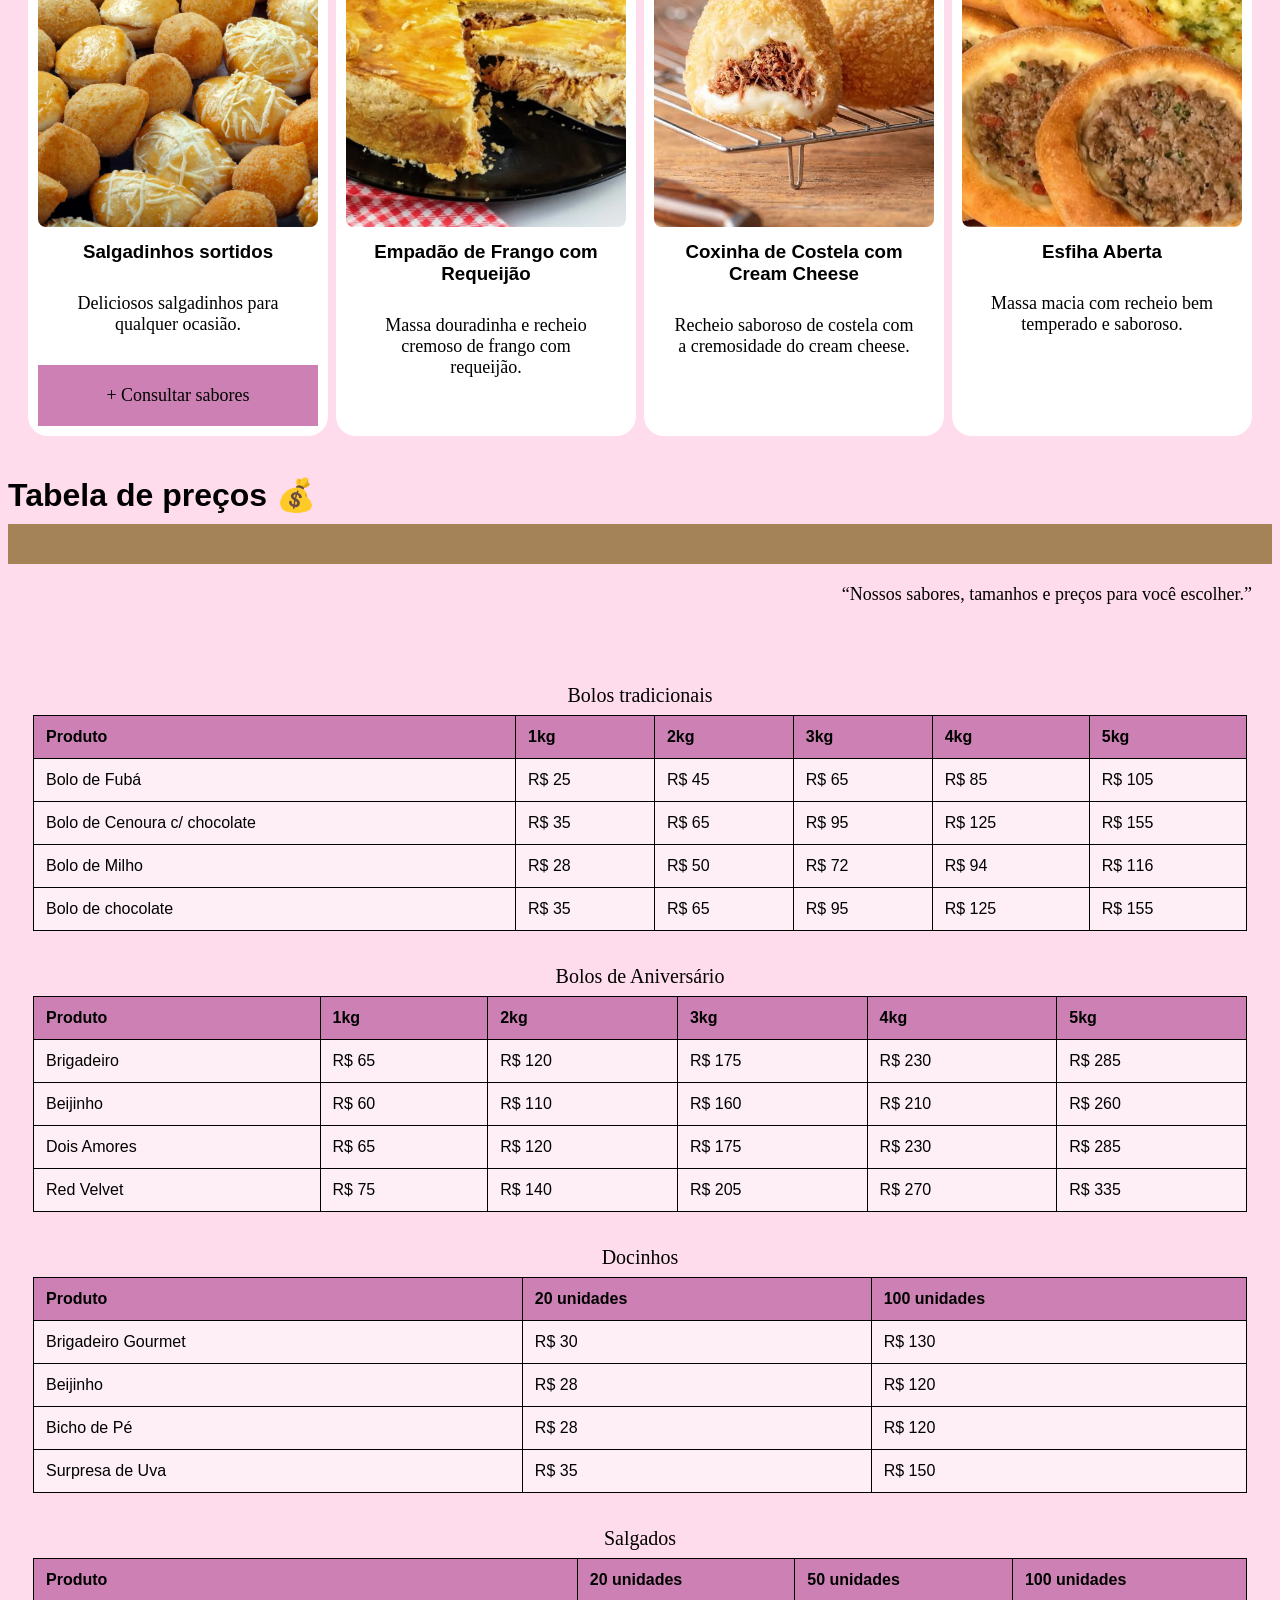
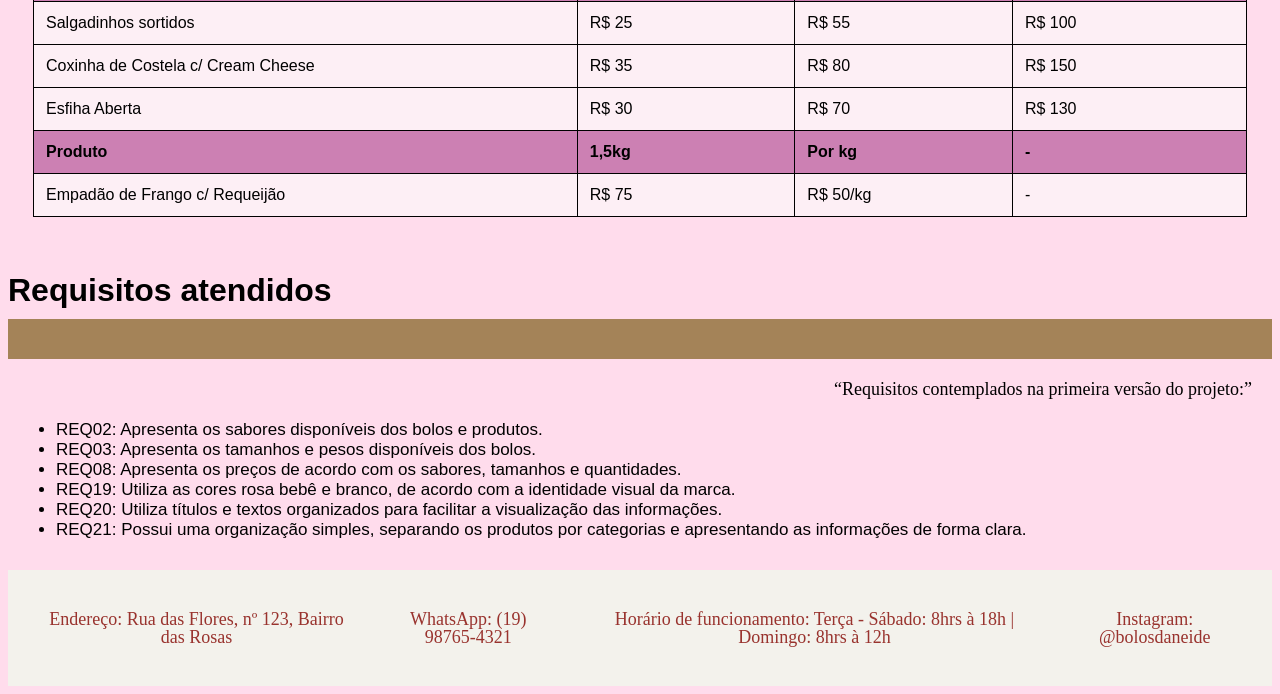
==== commit ab1ef6ee: "feat: finaliza projeto" ====
--- a/index.html
+++ b/index.html
@@ -1,186 +1,368 @@
 <!DOCTYPE html>
 <html lang="pt-BR">
-    <head>
-        <meta charset="UTF-8"/>
-        <title>Bolos da Neide</title>
-        <link rel="stylesheet" href="css/style.css"/>
-    </head>
-    <body>
-        <header class="cabecalho">
-            <section class="nome">
-                <img src="assets/img/logoofc.png">
-            </section>
-            <section class="menu">
-                <a class="gotosobrenos" href=#apresentacao><span>Sobre nós</span></a>
-                <a class="gotoprodutos" href=#cardapio><span>Produtos</span></a>
-                <a class="gotoprecos" href=#precos><span>Preços</span></a>
-                <a class="gotocontato" href=#contato><span>Contato</span></a>
-            </section>
-        </header>
-
-        <main>
-            <section id="apresentacao">
-                <section class="texto">
-                    <h2>Sobre nós! 🍰</h2>
-                    <p>A Bolos da Neide nasceu na cozinha da Dona Neide, preparando bolos caseiros para a família e vizinhos. O sucesso foi tanto que o portão de casa ficou pequeno, e cada moedinha economizada ajudou a abrir a nossa lojinha mimosinha de hoje.</p>
-                    <p>O tempo passou, mas a nossa receita continua a mesma: muito amor, afeto e aquele cheirinho inconfundível de bolo assando.</p>
-                </section>
-                    <img src="assets/img/donaneide.jpg" alt="Imagem Da Fundadora, Dona Neide"/>
-            </section>
-
-            <section id="cardapio">
-                    <span>Sabor que abraça</span>
-                    <h2>Conheça nossos produtos!</h2>
-
-                
-                <section class="detalhes">
-                    <hr>
-                    <p>"Feito artesanalmente, com ingredientes selecionados e atenção em cada detalhe". 🧁</p>
-                </section>
-
-        <section id="cards">
-            <h2>Bolos Tradicionais</h2>
-            <section class="bolostradicionais">
-                <article class="card">
-                    <img src="../assets/img/bolodefuba.jpg" alt="Imagem de Bolo de Fubá"/>
-                    <h3>Bolo de Fubá</h3>
-                    <p>Bolo de fubá fofinho e caseiro, perfeito para acompanhar o café.</p>
-                    </article>
-
-                    <article class="card">
-                    <img src="../assets/img/bolodecenoura.jpg" alt="Imagem de Bolo de Cenoura"/>
-                    <h3>Bolo de Cenoura com cobertura de chocolate</h3>
-                    <p>Bolo de cenoura fofinho com calda de chocolate brilhante e aquele toque especial de manteiga.</p>
-                    </article>
-
-                    <article class="card">
-                    <img src="../assets/img/bolodemilho.jpg" alt="Imagem de Bolo de Milho"/>
-                    <h3>Bolo de Milho</h3>
-                    <p>Bolo de milho caseiro, saboroso e com aquele gostinho de receita tradicional.</p>
-                    </article>
-                    
-                    <article class="card">
-                    <img src="../assets/img/bolodechocolate.jpg" alt="Imagem de Bolo de Chocolate"/>
-                    <h3>Bolo de Chocolate</h3>
-                    <p>Bolo de chocolate macio e saboroso, perfeito para qualquer ocasião.</p>
-                    </article>                           
-            </section>
-
-            <h2>Bolos de Aniversário</h2>               
-            <section class="bolosaniversario">
-                <article class="card">
-                    <img src="../assets/img/bolobrigadeiroooo.jpg" alt="Imagem de Bolo de Brigadeiro"/>
-                    <h3>Bolo de Brigadeiro</h3>
-                    <p>Bolo recheado com brigadeiro cremoso e saboroso.</p>
-                    </article>
-
-                    <article class="card">
-                    <img src="../assets/img/bolodecoco.jpg" alt="Imagem de Bolo de Coco"/>
-                    <h3>Bolo de Beijinho</h3>
-                    <p>Bolo recheado com beijinho cremoso de coco.</p>
-                    </article>
-
-                    <article class="card">
-                    <img src="../assets/img/doisamores.jpg" alt="Imagem de Bolo Dois Amores"/>
-                    <h3>Bolo Dois Amores</h3>
-                    <p>A combinação irresistível de brigadeiro e beijinho.</p>
-                    </article>
-
-                    <article class="card">
-                    <img src="../assets/img/redvelvet.png" alt="Imagem de Bolo Red Velvet"/>
-                    <h3>Bolo Red Velvet</h3>
-                    <p>Massa aveludada com recheio cremoso e delicado.</p>
-                    </article>
-            </section>
-
-                <h2>Docinhos</h2>               
-            <section class="docinhos">
-                <article class="card">
-                    <img src="../assets/img/brigadeirogourmet.jpg" alt="Imagem de Brigadeiro Gourmet"/>
-                    <h3>Brigadeiro Gourmet</h3>
-                    <p>Brigadeiros preparados artesanalmente para festas, comemorações ou para adoçar o dia.</p>
-                    </article>
-
-                    <article class="card">
-                    <img src="../assets/img/beijinho.jpg" alt="Imagem de Beijinho"/>
-                    <h3>Beijinho</h3>
-                    <p>Beijinhos de coco preparados com carinho para qualquer ocasião.</p>
-                    </article>
-
-                    <article class="card">
-                    <img src="../assets/img/bichodepe.jpg" alt="Imagem de Bicho de pé"/>
-                    <h3>Bicho de pé</h3>
-                    <p>Docinho cremoso de morango, delicado e irresistível!</p>
-                    </article>
-
-                    <article class="card">
-                    <img src="../assets/img/surpresadeuva.png" alt="Imagem de Surpresa de Uva"/>
-                    <h3>Surpresa de Uva</h3>
-                    <p>Uva envolvida em um delicioso creme de leite ninho.</p>
-                    </article>
-            </section>
-
-            <h2>Salgados</h2>               
-            <section class="salgados">
-                <article class="card">
-                    <img src="../assets/img/salgados.jpg" alt="Imagem de Salgadinhos"/>
-                    <h3>Salgadinhos sortidos</h3>
-                    <p>Deliciosos salgadinhos para qualquer ocasião.</p>
-                <div class="botaosabor">              
-                        <p>+ Consultar sabores</p>                 
-                </div>
-                </article>
-
-
-                    <article class="card">
-                    <img src="../assets/img/empadao.png" alt="Imagem de Empadão de Frango com Requeijão"/>
-                    <h3>Empadão de Frango com Requeijão</h3>
-                    <p>Massa douradinha e recheio cremoso de frango com requeijão.</p>
-                    </article>
-
-                    <article class="card">
-                    <img src="../assets/img/coxinhacostela.png" alt="Imagem de Coxinha de Costela"/>
-                    <h3>Coxinha de Costela com Cream Cheese</h3>
-                    <p>Recheio saboroso de costela com a cremosidade do cream cheese.</p>
-                    </article>
-
-                    <article class="card">
-                    <img src="../assets/img/esfiha.png" alt="Imagem de Esfiha"/>
-                    <h3>Esfiha Aberta</h3>
-                    <p>Massa macia com recheio bem temperado e saboroso.</p>
-                    </article>
-            </section>
+
+<head>
+    <meta charset="UTF-8" />
+    <title>Bolos da Neide</title>
+    <link rel="stylesheet" href="css/style.css" />
+</head>
+
+<body>
+    <header class="cabecalho">
+        <section class="nome">
+            <img src="assets/img/logoofc.png">
         </section>
-        <section id="precos">
-            <table>
-  <caption>Tabela de preços 💵</caption>
-  <thead>
-    <tr>
-      <th>Produto</th>
-      <th>Tamanho</th>
-      <th>Preço</th>
-    </tr>
-  </thead>
-  <tbody>
-    <tr>
-      <td></td>
-      <td>Oficina de desenho</td>
-      <td>Sala 2</td>
-    </tr>
-  </tbody>
-</table>
-        </section>            
-        
-               
-    <hr>
-        <footer>
-            <section id="contato">
-                <p>Endereço: Rua das Flores, nº 123, Bairro das Rosas</p>
-                <p>WhatsApp: (19) 98765-4321</p>
-                <P>Horário de funcionamento: Terça - Sábado: 8hrs à 18h | Domingo: 8hrs à 12h</p>
-                <p>Instagram: @bolosdaneide</p>
-            </section>
-        </footer>
-    
-    </body>
-</html>
+        <section class="menu">
+            <a class="gotosobrenos" href=#apresentacao><span>Sobre nós</span></a>
+            <a class="gotoprodutos" href=#cardapio><span>Produtos</span></a>
+            <a class="gotoprecos" href=#precos><span>Preços</span></a>
+            <a class="gotocontato" href=#contato><span>Contato</span></a>
+        </section>
+    </header>
+
+    <main>
+        <section id="apresentacao">
+            <section class="texto">
+                <h2>Sobre nós! 🍰</h2>
+                <p>A Bolos da Neide nasceu na cozinha da Dona Neide, preparando bolos caseiros para a família e
+                    vizinhos. O sucesso foi tanto que o portão de casa ficou pequeno, e cada moedinha economizada ajudou
+                    a abrir a nossa lojinha mimosinha de hoje.</p>
+                <p>O tempo passou, mas a nossa receita continua a mesma: muito amor, afeto e aquele cheirinho
+                    inconfundível de bolo assando.</p>
+            </section>
+            <img src="assets/img/donaneide.jpg" alt="Imagem Da Fundadora, Dona Neide" />
+        </section>
+
+        <section id="cardapio">
+            <span>Sabor que abraça</span>
+            <h2>Conheça nossos produtos!</h2>
+
+
+            <section class="detalhes">
+                <hr>
+                <p>"Feito artesanalmente, com ingredientes selecionados e atenção em cada detalhe". 🧁</p>
+            </section>
+
+            <section id="cards">
+                <h2>Bolos Tradicionais</h2>
+                <section class="bolostradicionais">
+                    <article class="card">
+                        <img src="../assets/img/bolodefuba.jpg" alt="Imagem de Bolo de Fubá" />
+                        <h3>Bolo de Fubá</h3>
+                        <p>Bolo de fubá fofinho e caseiro, perfeito para acompanhar o café.</p>
+                    </article>
+
+                    <article class="card">
+                        <img src="../assets/img/bolodecenoura.jpg" alt="Imagem de Bolo de Cenoura" />
+                        <h3>Bolo de Cenoura com cobertura de chocolate</h3>
+                        <p>Bolo de cenoura fofinho com calda de chocolate brilhante e aquele toque especial de manteiga.
+                        </p>
+                    </article>
+
+                    <article class="card">
+                        <img src="../assets/img/bolodemilho.jpg" alt="Imagem de Bolo de Milho" />
+                        <h3>Bolo de Milho</h3>
+                        <p>Bolo de milho caseiro, saboroso e com aquele gostinho de receita tradicional.</p>
+                    </article>
+
+                    <article class="card">
+                        <img src="../assets/img/bolodechocolate.jpg" alt="Imagem de Bolo de Chocolate" />
+                        <h3>Bolo de Chocolate</h3>
+                        <p>Bolo de chocolate macio e saboroso, perfeito para qualquer ocasião.</p>
+                    </article>
+                </section>
+
+                <h2>Bolos de Aniversário</h2>
+                <section class="bolosaniversario">
+                    <article class="card">
+                        <img src="../assets/img/bolobrigadeiroooo.jpg" alt="Imagem de Bolo de Brigadeiro" />
+                        <h3>Bolo de Brigadeiro</h3>
+                        <p>Bolo recheado com brigadeiro cremoso e saboroso.</p>
+                    </article>
+
+                    <article class="card">
+                        <img src="../assets/img/bolodecoco.jpg" alt="Imagem de Bolo de Coco" />
+                        <h3>Bolo de Beijinho</h3>
+                        <p>Bolo recheado com beijinho cremoso de coco.</p>
+                    </article>
+
+                    <article class="card">
+                        <img src="../assets/img/doisamores.jpg" alt="Imagem de Bolo Dois Amores" />
+                        <h3>Bolo Dois Amores</h3>
+                        <p>A combinação irresistível de brigadeiro e beijinho.</p>
+                    </article>
+
+                    <article class="card">
+                        <img src="../assets/img/redvelvet.png" alt="Imagem de Bolo Red Velvet" />
+                        <h3>Bolo Red Velvet</h3>
+                        <p>Massa aveludada com recheio cremoso e delicado.</p>
+                    </article>
+                </section>
+
+                <h2>Docinhos</h2>
+                <section class="docinhos">
+                    <article class="card">
+                        <img src="../assets/img/brigadeirogourmet.jpg" alt="Imagem de Brigadeiro Gourmet" />
+                        <h3>Brigadeiro Gourmet</h3>
+                        <p>Brigadeiros preparados artesanalmente para festas, comemorações ou para adoçar o dia.</p>
+                    </article>
+
+                    <article class="card">
+                        <img src="../assets/img/beijinho.jpg" alt="Imagem de Beijinho" />
+                        <h3>Beijinho</h3>
+                        <p>Beijinhos de coco preparados com carinho para qualquer ocasião.</p>
+                    </article>
+
+                    <article class="card">
+                        <img src="../assets/img/bichodepe.jpg" alt="Imagem de Bicho de pé" />
+                        <h3>Bicho de pé</h3>
+                        <p>Docinho cremoso de morango, delicado e irresistível!</p>
+                    </article>
+
+                    <article class="card">
+                        <img src="../assets/img/surpresadeuva.png" alt="Imagem de Surpresa de Uva" />
+                        <h3>Surpresa de Uva</h3>
+                        <p>Uva envolvida em um delicioso creme de leite ninho.</p>
+                    </article>
+                </section>
+
+                <h2>Salgados</h2>
+                <section class="salgados">
+                    <article class="card">
+                        <img src="../assets/img/salgados.jpg" alt="Imagem de Salgadinhos" />
+                        <h3>Salgadinhos sortidos</h3>
+                        <p>Deliciosos salgadinhos para qualquer ocasião.</p>
+                        <div class="botaosabor">
+                            <p>+ Consultar sabores</p>
+                        </div>
+                    </article>
+
+
+                    <article class="card">
+                        <img src="../assets/img/empadao.png" alt="Imagem de Empadão de Frango com Requeijão" />
+                        <h3>Empadão de Frango com Requeijão</h3>
+                        <p>Massa douradinha e recheio cremoso de frango com requeijão.</p>
+                    </article>
+
+                    <article class="card">
+                        <img src="../assets/img/coxinhacostela.png" alt="Imagem de Coxinha de Costela" />
+                        <h3>Coxinha de Costela com Cream Cheese</h3>
+                        <p>Recheio saboroso de costela com a cremosidade do cream cheese.</p>
+                    </article>
+
+                    <article class="card">
+                        <img src="../assets/img/esfiha.png" alt="Imagem de Esfiha" />
+                        <h3>Esfiha Aberta</h3>
+                        <p>Massa macia com recheio bem temperado e saboroso.</p>
+                    </article>
+                </section>
+            </section>
+            <h2>Tabela de preços 💰</h2>
+            <section class="detalhes">
+                <hr>
+                <p>“Nossos sabores, tamanhos e preços para você escolher.”</p>
+            </section>
+            <section id="precos">
+                <table id="tabelatradicional">
+                    <caption>Bolos tradicionais</caption>
+                    <thead>
+                        <tr>
+                            <th>Produto</th>
+                            <th>1kg</th>
+                            <th>2kg</th>
+                            <th>3kg</th>
+                            <th>4kg</th>
+                            <th>5kg</th>
+                        </tr>
+                    </thead>
+                    <tbody>
+                        <tr>
+                            <td>Bolo de Fubá</td>
+                            <td>R$ 25</td>
+                            <td>R$ 45</td>
+                            <td>R$ 65</td>
+                            <td>R$ 85</td>
+                            <td>R$ 105</td>
+                        </tr>
+                        <tr>
+                            <td>Bolo de Cenoura c/ chocolate</td>
+                            <td>R$ 35</td>
+                            <td>R$ 65</td>
+                            <td>R$ 95</td>
+                            <td>R$ 125</td>
+                            <td>R$ 155</td>
+                        </tr>
+                        <tr>
+                            <td>Bolo de Milho</td>
+                            <td>R$ 28</td>
+                            <td>R$ 50</td>
+                            <td>R$ 72</td>
+                            <td>R$ 94</td>
+                            <td>R$ 116</td>
+                        </tr>
+                        <td>Bolo de chocolate</td>
+                        <td>R$ 35</td>
+                        <td>R$ 65</td>
+                        <td>R$ 95</td>
+                        <td>R$ 125</td>
+                        <td>R$ 155</td>
+                        </tr>
+                    </tbody>
+                </table>
+                </td>
+                </tr>
+                <table id="tabelaaniversario">
+                    <caption>Bolos de Aniversário</caption>
+                    <thead>
+                        <tr>
+                            <th>Produto</th>
+                            <th>1kg</th>
+                            <th>2kg</th>
+                            <th>3kg</th>
+                            <th>4kg</th>
+                            <th>5kg</th>
+                        </tr>
+                    </thead>
+                    <tbody>
+                        <tr>
+                            <td>Brigadeiro</td>
+                            <td>R$ 65</td>
+                            <td>R$ 120</td>
+                            <td>R$ 175</td>
+                            <td>R$ 230</td>
+                            <td>R$ 285</td>
+                        </tr>
+                        <tr>
+                            <td>Beijinho</td>
+                            <td>R$ 60</td>
+                            <td>R$ 110</td>
+                            <td>R$ 160</td>
+                            <td>R$ 210</td>
+                            <td>R$ 260</td>
+                        </tr>
+                        <tr>
+                            <td>Dois Amores</td>
+                            <td>R$ 65</td>
+                            <td>R$ 120</td>
+                            <td>R$ 175</td>
+                            <td>R$ 230</td>
+                            <td>R$ 285</td>
+                        </tr>
+                        <td>Red Velvet</td>
+                        <td>R$ 75</td>
+                        <td>R$ 140</td>
+                        <td>R$ 205</td>
+                        <td>R$ 270</td>
+                        <td>R$ 335</td>
+
+                        <table id="tabeladocinhos">
+                            <caption>Docinhos</caption>
+                            <thead>
+
+                                <tr>
+                                    <th>Produto</th>
+                                    <th>20 unidades</th>
+                                    <th>100 unidades</th>
+                                </tr>
+                            </thead>
+                            <tbody>
+                                <tr>
+                                    <td>Brigadeiro Gourmet</td>
+                                    <td>R$ 30</td>
+                                    <td>R$ 130</td>
+                                </tr>
+
+                                <tr>
+                                    <td>Beijinho</td>
+                                    <td>R$ 28</td>
+                                    <td>R$ 120</td>
+                                </tr>
+
+                                <tr>
+                                    <td>Bicho de Pé</td>
+                                    <td>R$ 28</td>
+                                    <td>R$ 120</td>
+                                </tr>
+
+                                <tr>
+                                    <td>Surpresa de Uva</td>
+                                    <td>R$ 35</td>
+                                    <td>R$ 150</td>
+                                </tr>
+
+                                <table id="tabelasalgados">
+                                    <caption>Salgados</caption>
+                                    <thead>
+
+                                        <tr>
+                                            <th>Produto</th>
+                                            <th>20 unidades</th>
+                                            <th>50 unidades</th>
+                                            <th>100 unidades</th>
+                                        </tr>
+                                    </thead>
+                                    <tbody>
+                                        <tr>
+                                            <td>Salgadinhos sortidos</td>
+                                            <td>R$ 25</td>
+                                            <td>R$ 55</td>
+                                            <td>R$ 100</td>
+                                        </tr>
+
+                                        <tr>
+                                            <td>Coxinha de Costela c/ Cream Cheese</td>
+                                            <td>R$ 35</td>
+                                            <td>R$ 80</td>
+                                            <td>R$ 150</td>
+                                        </tr>
+                                        <tr>
+                                            <td>Esfiha Aberta</td>
+                                            <td>R$ 30</td>
+                                            <td>R$ 70</td>
+                                            <td>R$ 130</td>
+                                        </tr>
+
+                                        <tr>
+                                            <th>Produto</th>
+                                            <th>1,5kg</th>
+                                            <th>Por kg</th>
+                                            <th>-</th>
+                                        </tr>
+                                        <tr>
+                                            <td>Empadão de Frango c/ Requeijão</td>
+                                            <td>R$ 75</td>
+                                            <td>R$ 50/kg</td>
+                                            <td>-</td>
+                                        </tr>
+
+                                    </tbody>
+                                </table>
+            </section>
+            <section class="detalhes">
+                <h2>Requisitos atendidos</h2>
+                <hr>
+                <p>“Requisitos contemplados na primeira versão do projeto:”</p>
+            </section>
+            <section id="requisitos">
+                <ul>
+                    <li>REQ02: Apresenta os sabores disponíveis dos bolos e produtos.</li>
+                    <li>REQ03: Apresenta os tamanhos e pesos disponíveis dos bolos.</li>
+                    <li>REQ08: Apresenta os preços de acordo com os sabores, tamanhos e quantidades.</li>
+                    <li>REQ19: Utiliza as cores rosa bebê e branco, de acordo com a identidade visual da marca.</li>
+                    <li>REQ20: Utiliza títulos e textos organizados para facilitar a visualização das informações.</li>
+                    <li>REQ21: Possui uma organização simples, separando os produtos por categorias e apresentando as informações de forma clara.</li>
+                </ul>
+            </section>
+
+            <footer>
+                <section id="contato">
+                    <p>Endereço: Rua das Flores, nº 123, Bairro das Rosas</p>
+                    <p>WhatsApp: (19) 98765-4321</p>
+                    <P>Horário de funcionamento: Terça - Sábado: 8hrs à 18h | Domingo: 8hrs à 12h</p>
+                    <p>Instagram: @bolosdaneide</p>
+                </section>
+            </footer>
+
+</body>
+
+</html>
--- a/css/style.css
+++ b/css/style.css
@@ -182,7 +182,7 @@
 
 .detalhes hr {
     padding: 20px;
-    margin-top: 20px;
+    margin-top: 10px;
     background-color: #a48358;
     border: none;
 }
@@ -197,10 +197,21 @@
     background-color: #f3f2ec;
     color: #99332E;
     padding: 20px;
-    margin-top: 20px;
-    font-size: 15px;
+    margin-top: 10px;
+}
+
+#contato {
+    display: flex;
+    justify-content: center;
+    line-height: 1;
     font-family: 'Gill Sans', 'Gill Sans MT', Calibri, 'Trebuchet MS', sans-serif;
-    line-height: 1.5;
+    font-size: 8px;
+}
+
+#requisitos {
+    padding-left: 48px;
+    font-size: 17px;
+    margin-bottom: 30px;
 }
 
 a:hover {
@@ -210,4 +221,40 @@
 a {
     text-decoration: none;
     color:#cc80b3;
+}
+
+
+table {
+  width: 100%;
+  border-collapse: collapse;
+}
+
+th, td {
+  border: 1px solid #000000;
+  padding: 12px;
+  text-align: left;
+}
+
+th {
+  background-color: #cc80b3
+  ;
+}
+
+td {
+    background-color: #fdeff5;
+}
+
+caption {
+    font-family: Georgia, 'Times New Roman', Times, serif;
+    font-size: 20px;
+    margin-top: 25px;
+    line-height: 40px;
+}
+
+#precos {
+    padding: 25px;
+}
+
+#tabelasalgados {
+    margin-bottom: 30px;
 }
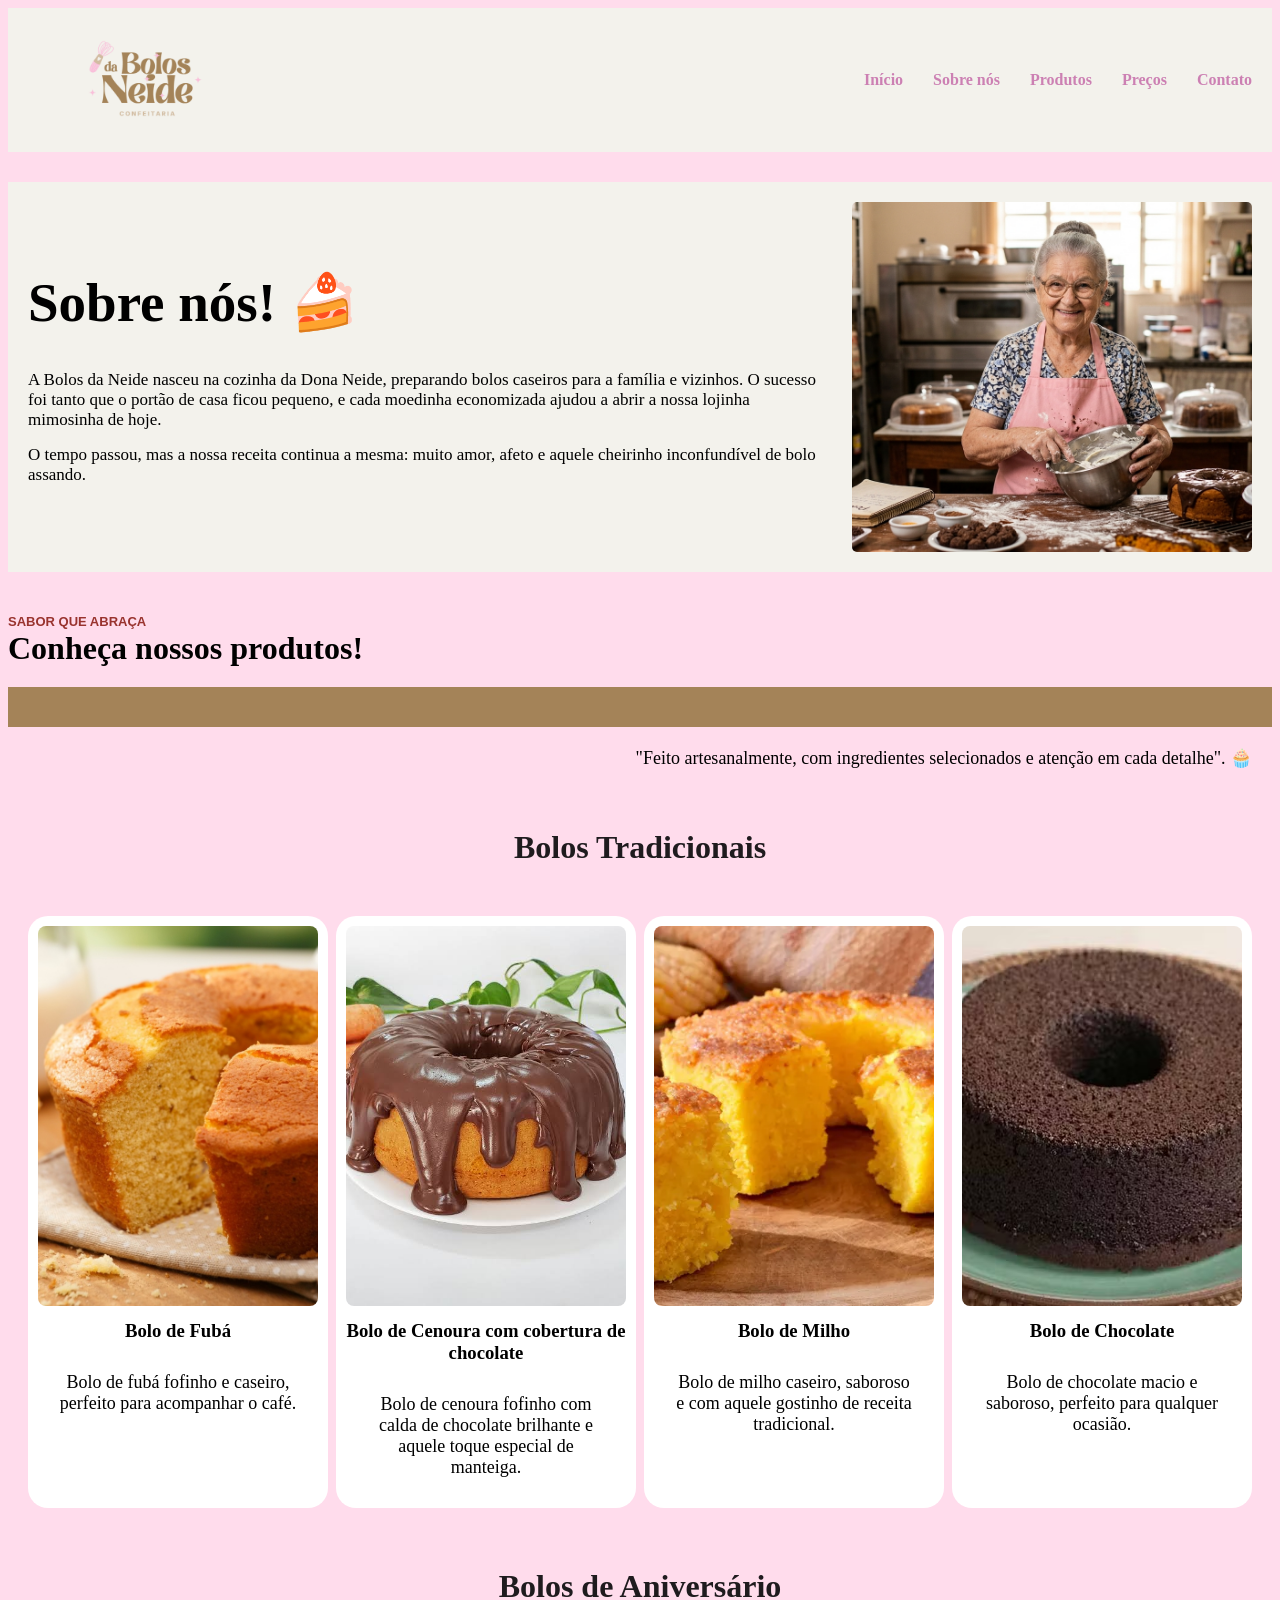
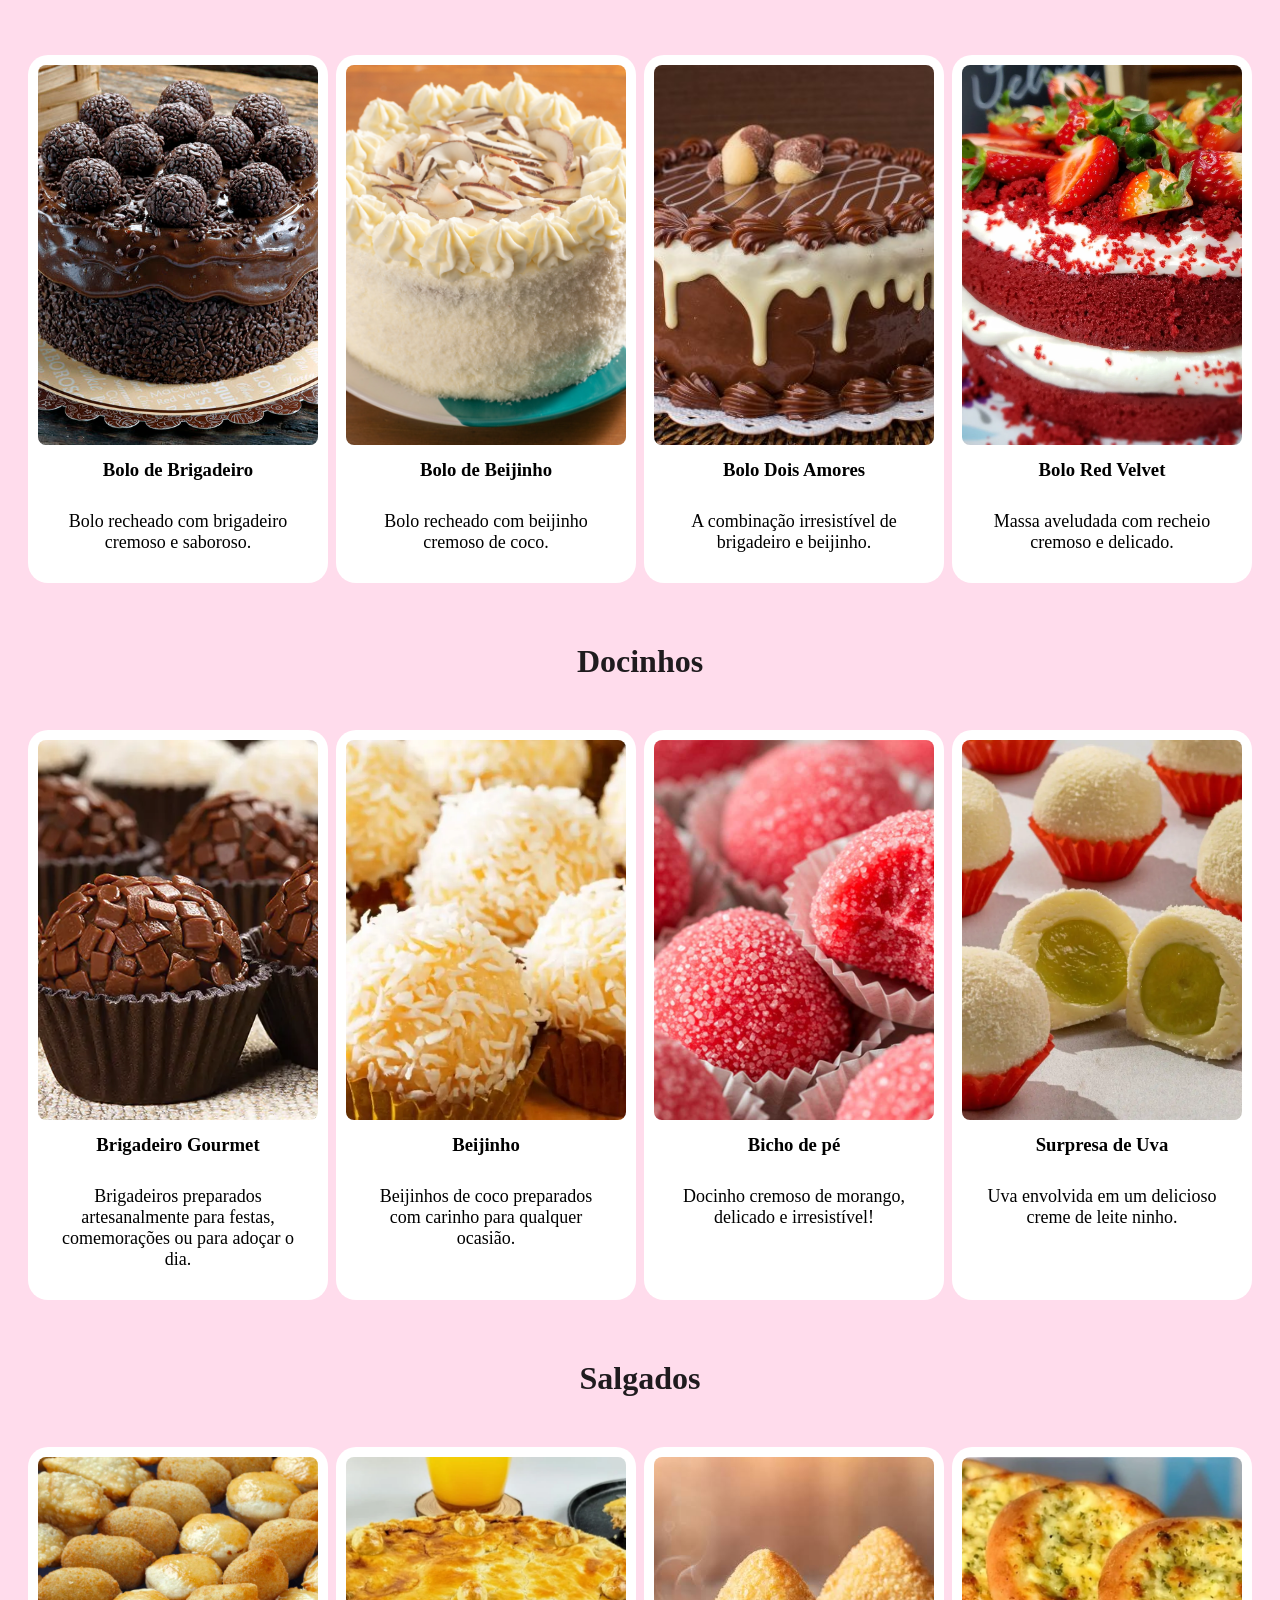
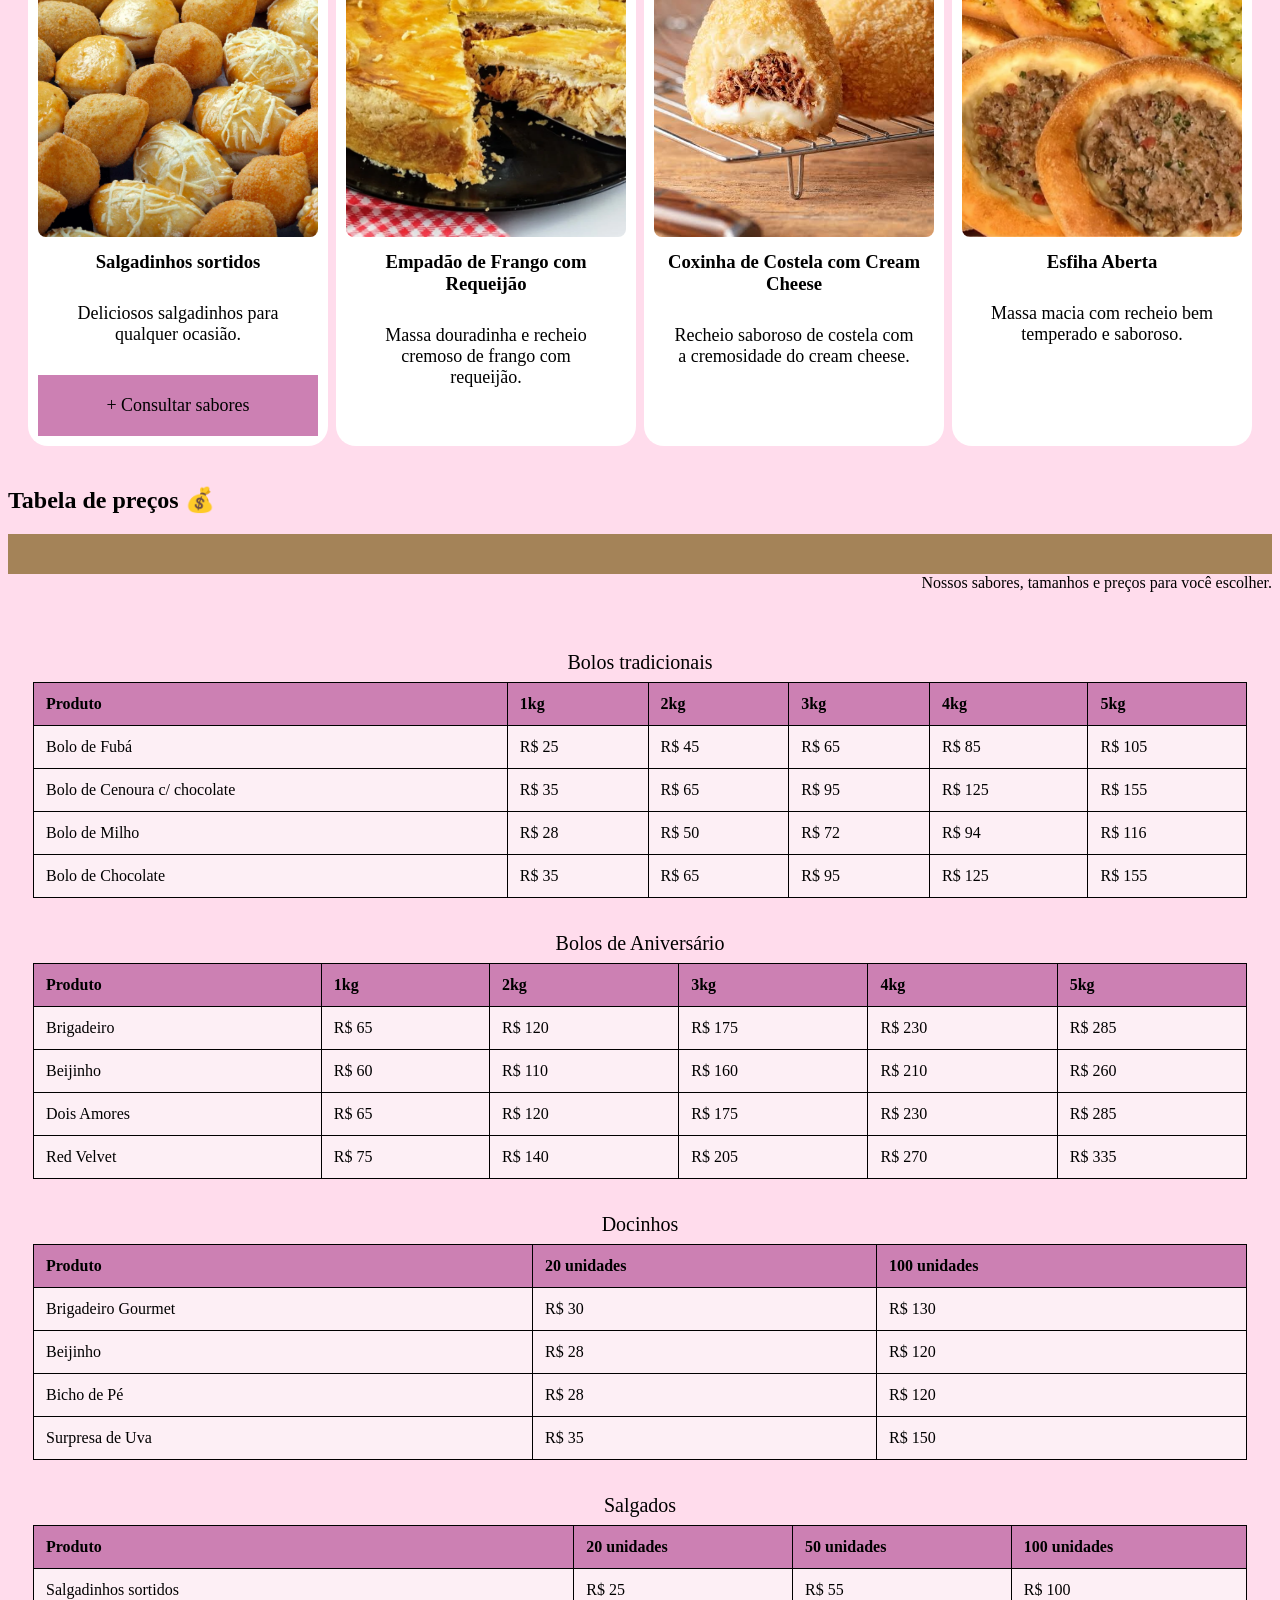
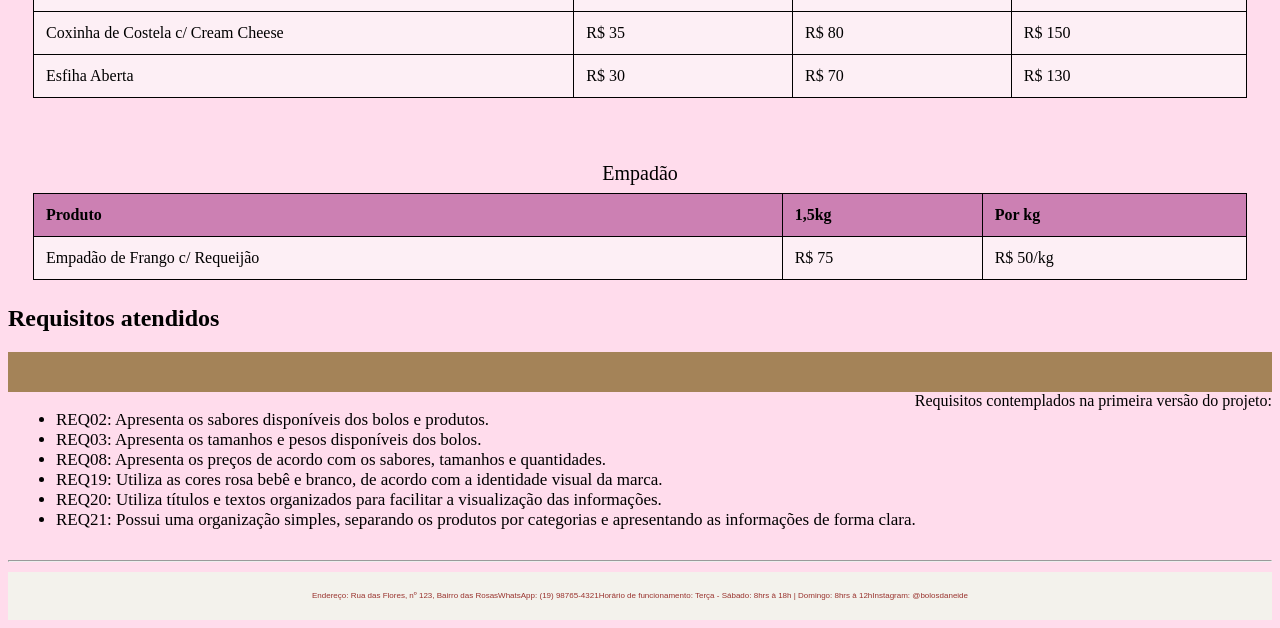
==== commit 8f0ae31b: "arruma projeto" ====
--- a/index.html
+++ b/index.html
@@ -1,368 +1,431 @@
+
 <!DOCTYPE html>
 <html lang="pt-BR">
 
 <head>
-    <meta charset="UTF-8" />
+    <meta charset="UTF-8">
+    <meta name="viewport" content="width=device-width, initial-scale=1.0">
     <title>Bolos da Neide</title>
-    <link rel="stylesheet" href="css/style.css" />
+    <link rel="stylesheet" href="css/style.css">
 </head>
 
 <body>
-    <header class="cabecalho">
+
+    <header class="cabecalho" id="inicio">
         <section class="nome">
-            <img src="assets/img/logoofc.png">
-        </section>
+            <img src="assets/img/logoofc.png" alt="Logo Bolos da Neide">
+        </section>
+
         <section class="menu">
-            <a class="gotosobrenos" href=#apresentacao><span>Sobre nós</span></a>
-            <a class="gotoprodutos" href=#cardapio><span>Produtos</span></a>
-            <a class="gotoprecos" href=#precos><span>Preços</span></a>
-            <a class="gotocontato" href=#contato><span>Contato</span></a>
+            <a href="#inicio">Início</a>
+            <a class="gotosobrenos" href="#apresentacao">Sobre nós</a>
+            <a class="gotoprodutos" href="#cardapio">Produtos</a>
+            <a class="gotoprecos" href="#precos">Preços</a>
+            <a class="gotocontato" href="#contato">Contato</a>
         </section>
     </header>
 
     <main>
+
         <section id="apresentacao">
             <section class="texto">
                 <h2>Sobre nós! 🍰</h2>
-                <p>A Bolos da Neide nasceu na cozinha da Dona Neide, preparando bolos caseiros para a família e
+
+                <p>
+                    A Bolos da Neide nasceu na cozinha da Dona Neide, preparando bolos caseiros para a família e
                     vizinhos. O sucesso foi tanto que o portão de casa ficou pequeno, e cada moedinha economizada ajudou
-                    a abrir a nossa lojinha mimosinha de hoje.</p>
-                <p>O tempo passou, mas a nossa receita continua a mesma: muito amor, afeto e aquele cheirinho
-                    inconfundível de bolo assando.</p>
+                    a abrir a nossa lojinha mimosinha de hoje.
+                </p>
+
+                <p>
+                    O tempo passou, mas a nossa receita continua a mesma: muito amor, afeto e aquele cheirinho
+                    inconfundível de bolo assando.
+                </p>
             </section>
-            <img src="assets/img/donaneide.jpg" alt="Imagem Da Fundadora, Dona Neide" />
+
+            <img src="assets/img/donaneide.jpg" alt="Imagem da fundadora, Dona Neide">
         </section>
 
         <section id="cardapio">
             <span>Sabor que abraça</span>
             <h2>Conheça nossos produtos!</h2>
 
-
             <section class="detalhes">
                 <hr>
-                <p>"Feito artesanalmente, com ingredientes selecionados e atenção em cada detalhe". 🧁</p>
+                <p>
+                    "Feito artesanalmente, com ingredientes selecionados e atenção em cada detalhe". 🧁
+                </p>
             </section>
 
             <section id="cards">
+
                 <h2>Bolos Tradicionais</h2>
+
                 <section class="bolostradicionais">
-                    <article class="card">
-                        <img src="../assets/img/bolodefuba.jpg" alt="Imagem de Bolo de Fubá" />
+
+                    <article class="card">
+                        <img src="assets/img/bolodefuba.jpg" alt="Imagem de Bolo de Fubá">
                         <h3>Bolo de Fubá</h3>
                         <p>Bolo de fubá fofinho e caseiro, perfeito para acompanhar o café.</p>
                     </article>
 
                     <article class="card">
-                        <img src="../assets/img/bolodecenoura.jpg" alt="Imagem de Bolo de Cenoura" />
+                        <img src="assets/img/bolodecenoura.jpg" alt="Imagem de Bolo de Cenoura">
                         <h3>Bolo de Cenoura com cobertura de chocolate</h3>
-                        <p>Bolo de cenoura fofinho com calda de chocolate brilhante e aquele toque especial de manteiga.
-                        </p>
-                    </article>
-
-                    <article class="card">
-                        <img src="../assets/img/bolodemilho.jpg" alt="Imagem de Bolo de Milho" />
+                        <p>Bolo de cenoura fofinho com calda de chocolate brilhante e aquele toque especial de manteiga.</p>
+                    </article>
+
+                    <article class="card">
+                        <img src="assets/img/bolodemilho.jpg" alt="Imagem de Bolo de Milho">
                         <h3>Bolo de Milho</h3>
                         <p>Bolo de milho caseiro, saboroso e com aquele gostinho de receita tradicional.</p>
                     </article>
 
                     <article class="card">
-                        <img src="../assets/img/bolodechocolate.jpg" alt="Imagem de Bolo de Chocolate" />
+                        <img src="assets/img/bolodechocolate.jpg" alt="Imagem de Bolo de Chocolate">
                         <h3>Bolo de Chocolate</h3>
                         <p>Bolo de chocolate macio e saboroso, perfeito para qualquer ocasião.</p>
                     </article>
+
                 </section>
 
                 <h2>Bolos de Aniversário</h2>
+
                 <section class="bolosaniversario">
-                    <article class="card">
-                        <img src="../assets/img/bolobrigadeiroooo.jpg" alt="Imagem de Bolo de Brigadeiro" />
+
+                    <article class="card">
+                        <img src="assets/img/bolobrigadeiroooo.jpg" alt="Imagem de Bolo de Brigadeiro">
                         <h3>Bolo de Brigadeiro</h3>
                         <p>Bolo recheado com brigadeiro cremoso e saboroso.</p>
                     </article>
 
                     <article class="card">
-                        <img src="../assets/img/bolodecoco.jpg" alt="Imagem de Bolo de Coco" />
+                        <img src="assets/img/bolodecoco.jpg" alt="Imagem de Bolo de Coco">
                         <h3>Bolo de Beijinho</h3>
                         <p>Bolo recheado com beijinho cremoso de coco.</p>
                     </article>
 
                     <article class="card">
-                        <img src="../assets/img/doisamores.jpg" alt="Imagem de Bolo Dois Amores" />
+                        <img src="assets/img/doisamores.jpg" alt="Imagem de Bolo Dois Amores">
                         <h3>Bolo Dois Amores</h3>
                         <p>A combinação irresistível de brigadeiro e beijinho.</p>
                     </article>
 
                     <article class="card">
-                        <img src="../assets/img/redvelvet.png" alt="Imagem de Bolo Red Velvet" />
+                        <img src="assets/img/redvelvet.png" alt="Imagem de Bolo Red Velvet">
                         <h3>Bolo Red Velvet</h3>
                         <p>Massa aveludada com recheio cremoso e delicado.</p>
                     </article>
+
                 </section>
 
                 <h2>Docinhos</h2>
+
                 <section class="docinhos">
-                    <article class="card">
-                        <img src="../assets/img/brigadeirogourmet.jpg" alt="Imagem de Brigadeiro Gourmet" />
+
+                    <article class="card">
+                        <img src="assets/img/brigadeirogourmet.jpg" alt="Imagem de Brigadeiro Gourmet">
                         <h3>Brigadeiro Gourmet</h3>
                         <p>Brigadeiros preparados artesanalmente para festas, comemorações ou para adoçar o dia.</p>
                     </article>
 
                     <article class="card">
-                        <img src="../assets/img/beijinho.jpg" alt="Imagem de Beijinho" />
+                        <img src="assets/img/beijinho.jpg" alt="Imagem de Beijinho">
                         <h3>Beijinho</h3>
                         <p>Beijinhos de coco preparados com carinho para qualquer ocasião.</p>
                     </article>
 
                     <article class="card">
-                        <img src="../assets/img/bichodepe.jpg" alt="Imagem de Bicho de pé" />
+                        <img src="assets/img/bichodepe.jpg" alt="Imagem de Bicho de pé">
                         <h3>Bicho de pé</h3>
                         <p>Docinho cremoso de morango, delicado e irresistível!</p>
                     </article>
 
                     <article class="card">
-                        <img src="../assets/img/surpresadeuva.png" alt="Imagem de Surpresa de Uva" />
+                        <img src="assets/img/surpresadeuva.png" alt="Imagem de Surpresa de Uva">
                         <h3>Surpresa de Uva</h3>
                         <p>Uva envolvida em um delicioso creme de leite ninho.</p>
                     </article>
+
                 </section>
 
                 <h2>Salgados</h2>
+
                 <section class="salgados">
-                    <article class="card">
-                        <img src="../assets/img/salgados.jpg" alt="Imagem de Salgadinhos" />
+
+                    <article class="card">
+                        <img src="assets/img/salgados.jpg" alt="Imagem de Salgadinhos">
                         <h3>Salgadinhos sortidos</h3>
                         <p>Deliciosos salgadinhos para qualquer ocasião.</p>
+
                         <div class="botaosabor">
                             <p>+ Consultar sabores</p>
                         </div>
                     </article>
 
-
-                    <article class="card">
-                        <img src="../assets/img/empadao.png" alt="Imagem de Empadão de Frango com Requeijão" />
+                    <article class="card">
+                        <img src="assets/img/empadao.png" alt="Imagem de Empadão de Frango com Requeijão">
                         <h3>Empadão de Frango com Requeijão</h3>
                         <p>Massa douradinha e recheio cremoso de frango com requeijão.</p>
                     </article>
 
                     <article class="card">
-                        <img src="../assets/img/coxinhacostela.png" alt="Imagem de Coxinha de Costela" />
+                        <img src="assets/img/coxinhacostela.png" alt="Imagem de Coxinha de Costela">
                         <h3>Coxinha de Costela com Cream Cheese</h3>
                         <p>Recheio saboroso de costela com a cremosidade do cream cheese.</p>
                     </article>
 
                     <article class="card">
-                        <img src="../assets/img/esfiha.png" alt="Imagem de Esfiha" />
+                        <img src="assets/img/esfiha.png" alt="Imagem de Esfiha">
                         <h3>Esfiha Aberta</h3>
                         <p>Massa macia com recheio bem temperado e saboroso.</p>
                     </article>
+
                 </section>
+
             </section>
-            <h2>Tabela de preços 💰</h2>
-            <section class="detalhes">
-                <hr>
-                <p>“Nossos sabores, tamanhos e preços para você escolher.”</p>
-            </section>
-            <section id="precos">
-                <table id="tabelatradicional">
-                    <caption>Bolos tradicionais</caption>
-                    <thead>
-                        <tr>
-                            <th>Produto</th>
-                            <th>1kg</th>
-                            <th>2kg</th>
-                            <th>3kg</th>
-                            <th>4kg</th>
-                            <th>5kg</th>
-                        </tr>
-                    </thead>
-                    <tbody>
-                        <tr>
-                            <td>Bolo de Fubá</td>
-                            <td>R$ 25</td>
-                            <td>R$ 45</td>
-                            <td>R$ 65</td>
-                            <td>R$ 85</td>
-                            <td>R$ 105</td>
-                        </tr>
-                        <tr>
-                            <td>Bolo de Cenoura c/ chocolate</td>
-                            <td>R$ 35</td>
-                            <td>R$ 65</td>
-                            <td>R$ 95</td>
-                            <td>R$ 125</td>
-                            <td>R$ 155</td>
-                        </tr>
-                        <tr>
-                            <td>Bolo de Milho</td>
-                            <td>R$ 28</td>
-                            <td>R$ 50</td>
-                            <td>R$ 72</td>
-                            <td>R$ 94</td>
-                            <td>R$ 116</td>
-                        </tr>
-                        <td>Bolo de chocolate</td>
+        </section>
+
+        <h2>Tabela de preços 💰</h2>
+
+        <section class="detalhes">
+            <hr>
+            <p>Nossos sabores, tamanhos e preços para você escolher.</p>
+        </section>
+
+        <section id="precos">
+
+            <table id="tabelatradicional">
+                <caption>Bolos tradicionais</caption>
+
+                <thead>
+                    <tr>
+                        <th>Produto</th>
+                        <th>1kg</th>
+                        <th>2kg</th>
+                        <th>3kg</th>
+                        <th>4kg</th>
+                        <th>5kg</th>
+                    </tr>
+                </thead>
+
+                <tbody>
+                    <tr>
+                        <td>Bolo de Fubá</td>
+                        <td>R$ 25</td>
+                        <td>R$ 45</td>
+                        <td>R$ 65</td>
+                        <td>R$ 85</td>
+                        <td>R$ 105</td>
+                    </tr>
+
+                    <tr>
+                        <td>Bolo de Cenoura c/ chocolate</td>
                         <td>R$ 35</td>
                         <td>R$ 65</td>
                         <td>R$ 95</td>
                         <td>R$ 125</td>
                         <td>R$ 155</td>
-                        </tr>
-                    </tbody>
-                </table>
-                </td>
-                </tr>
-                <table id="tabelaaniversario">
-                    <caption>Bolos de Aniversário</caption>
-                    <thead>
-                        <tr>
-                            <th>Produto</th>
-                            <th>1kg</th>
-                            <th>2kg</th>
-                            <th>3kg</th>
-                            <th>4kg</th>
-                            <th>5kg</th>
-                        </tr>
-                    </thead>
-                    <tbody>
-                        <tr>
-                            <td>Brigadeiro</td>
-                            <td>R$ 65</td>
-                            <td>R$ 120</td>
-                            <td>R$ 175</td>
-                            <td>R$ 230</td>
-                            <td>R$ 285</td>
-                        </tr>
-                        <tr>
-                            <td>Beijinho</td>
-                            <td>R$ 60</td>
-                            <td>R$ 110</td>
-                            <td>R$ 160</td>
-                            <td>R$ 210</td>
-                            <td>R$ 260</td>
-                        </tr>
-                        <tr>
-                            <td>Dois Amores</td>
-                            <td>R$ 65</td>
-                            <td>R$ 120</td>
-                            <td>R$ 175</td>
-                            <td>R$ 230</td>
-                            <td>R$ 285</td>
-                        </tr>
+                    </tr>
+
+                    <tr>
+                        <td>Bolo de Milho</td>
+                        <td>R$ 28</td>
+                        <td>R$ 50</td>
+                        <td>R$ 72</td>
+                        <td>R$ 94</td>
+                        <td>R$ 116</td>
+                    </tr>
+
+                    <tr>
+                        <td>Bolo de Chocolate</td>
+                        <td>R$ 35</td>
+                        <td>R$ 65</td>
+                        <td>R$ 95</td>
+                        <td>R$ 125</td>
+                        <td>R$ 155</td>
+                    </tr>
+                </tbody>
+            </table>
+
+            <table id="tabelaaniversario">
+                <caption>Bolos de Aniversário</caption>
+
+                <thead>
+                    <tr>
+                        <th>Produto</th>
+                        <th>1kg</th>
+                        <th>2kg</th>
+                        <th>3kg</th>
+                        <th>4kg</th>
+                        <th>5kg</th>
+                    </tr>
+                </thead>
+
+                <tbody>
+                    <tr>
+                        <td>Brigadeiro</td>
+                        <td>R$ 65</td>
+                        <td>R$ 120</td>
+                        <td>R$ 175</td>
+                        <td>R$ 230</td>
+                        <td>R$ 285</td>
+                    </tr>
+
+                    <tr>
+                        <td>Beijinho</td>
+                        <td>R$ 60</td>
+                        <td>R$ 110</td>
+                        <td>R$ 160</td>
+                        <td>R$ 210</td>
+                        <td>R$ 260</td>
+                    </tr>
+
+                    <tr>
+                        <td>Dois Amores</td>
+                        <td>R$ 65</td>
+                        <td>R$ 120</td>
+                        <td>R$ 175</td>
+                        <td>R$ 230</td>
+                        <td>R$ 285</td>
+                    </tr>
+
+                    <tr>
                         <td>Red Velvet</td>
                         <td>R$ 75</td>
                         <td>R$ 140</td>
                         <td>R$ 205</td>
                         <td>R$ 270</td>
                         <td>R$ 335</td>
-
-                        <table id="tabeladocinhos">
-                            <caption>Docinhos</caption>
-                            <thead>
-
-                                <tr>
-                                    <th>Produto</th>
-                                    <th>20 unidades</th>
-                                    <th>100 unidades</th>
-                                </tr>
-                            </thead>
-                            <tbody>
-                                <tr>
-                                    <td>Brigadeiro Gourmet</td>
-                                    <td>R$ 30</td>
-                                    <td>R$ 130</td>
-                                </tr>
-
-                                <tr>
-                                    <td>Beijinho</td>
-                                    <td>R$ 28</td>
-                                    <td>R$ 120</td>
-                                </tr>
-
-                                <tr>
-                                    <td>Bicho de Pé</td>
-                                    <td>R$ 28</td>
-                                    <td>R$ 120</td>
-                                </tr>
-
-                                <tr>
-                                    <td>Surpresa de Uva</td>
-                                    <td>R$ 35</td>
-                                    <td>R$ 150</td>
-                                </tr>
-
-                                <table id="tabelasalgados">
-                                    <caption>Salgados</caption>
-                                    <thead>
-
-                                        <tr>
-                                            <th>Produto</th>
-                                            <th>20 unidades</th>
-                                            <th>50 unidades</th>
-                                            <th>100 unidades</th>
-                                        </tr>
-                                    </thead>
-                                    <tbody>
-                                        <tr>
-                                            <td>Salgadinhos sortidos</td>
-                                            <td>R$ 25</td>
-                                            <td>R$ 55</td>
-                                            <td>R$ 100</td>
-                                        </tr>
-
-                                        <tr>
-                                            <td>Coxinha de Costela c/ Cream Cheese</td>
-                                            <td>R$ 35</td>
-                                            <td>R$ 80</td>
-                                            <td>R$ 150</td>
-                                        </tr>
-                                        <tr>
-                                            <td>Esfiha Aberta</td>
-                                            <td>R$ 30</td>
-                                            <td>R$ 70</td>
-                                            <td>R$ 130</td>
-                                        </tr>
-
-                                        <tr>
-                                            <th>Produto</th>
-                                            <th>1,5kg</th>
-                                            <th>Por kg</th>
-                                            <th>-</th>
-                                        </tr>
-                                        <tr>
-                                            <td>Empadão de Frango c/ Requeijão</td>
-                                            <td>R$ 75</td>
-                                            <td>R$ 50/kg</td>
-                                            <td>-</td>
-                                        </tr>
-
-                                    </tbody>
-                                </table>
-            </section>
-            <section class="detalhes">
-                <h2>Requisitos atendidos</h2>
-                <hr>
-                <p>“Requisitos contemplados na primeira versão do projeto:”</p>
-            </section>
-            <section id="requisitos">
-                <ul>
-                    <li>REQ02: Apresenta os sabores disponíveis dos bolos e produtos.</li>
-                    <li>REQ03: Apresenta os tamanhos e pesos disponíveis dos bolos.</li>
-                    <li>REQ08: Apresenta os preços de acordo com os sabores, tamanhos e quantidades.</li>
-                    <li>REQ19: Utiliza as cores rosa bebê e branco, de acordo com a identidade visual da marca.</li>
-                    <li>REQ20: Utiliza títulos e textos organizados para facilitar a visualização das informações.</li>
-                    <li>REQ21: Possui uma organização simples, separando os produtos por categorias e apresentando as informações de forma clara.</li>
-                </ul>
-            </section>
-
-            <footer>
-                <section id="contato">
-                    <p>Endereço: Rua das Flores, nº 123, Bairro das Rosas</p>
-                    <p>WhatsApp: (19) 98765-4321</p>
-                    <P>Horário de funcionamento: Terça - Sábado: 8hrs à 18h | Domingo: 8hrs à 12h</p>
-                    <p>Instagram: @bolosdaneide</p>
-                </section>
-            </footer>
+                    </tr>
+                </tbody>
+            </table>
+
+            <table id="tabeladocinhos">
+                <caption>Docinhos</caption>
+
+                <thead>
+                    <tr>
+                        <th>Produto</th>
+                        <th>20 unidades</th>
+                        <th>100 unidades</th>
+                    </tr>
+                </thead>
+
+                <tbody>
+                    <tr>
+                        <td>Brigadeiro Gourmet</td>
+                        <td>R$ 30</td>
+                        <td>R$ 130</td>
+                    </tr>
+
+                    <tr>
+                        <td>Beijinho</td>
+                        <td>R$ 28</td>
+                        <td>R$ 120</td>
+                    </tr>
+
+                    <tr>
+                        <td>Bicho de Pé</td>
+                        <td>R$ 28</td>
+                        <td>R$ 120</td>
+                    </tr>
+
+                    <tr>
+                        <td>Surpresa de Uva</td>
+                        <td>R$ 35</td>
+                        <td>R$ 150</td>
+                    </tr>
+                </tbody>
+            </table>
+
+            <table id="tabelasalgados">
+                <caption>Salgados</caption>
+
+                <thead>
+                    <tr>
+                        <th>Produto</th>
+                        <th>20 unidades</th>
+                        <th>50 unidades</th>
+                        <th>100 unidades</th>
+                    </tr>
+                </thead>
+
+                <tbody>
+                    <tr>
+                        <td>Salgadinhos sortidos</td>
+                        <td>R$ 25</td>
+                        <td>R$ 55</td>
+                        <td>R$ 100</td>
+                    </tr>
+
+                    <tr>
+                        <td>Coxinha de Costela c/ Cream Cheese</td>
+                        <td>R$ 35</td>
+                        <td>R$ 80</td>
+                        <td>R$ 150</td>
+                    </tr>
+
+                    <tr>
+                        <td>Esfiha Aberta</td>
+                        <td>R$ 30</td>
+                        <td>R$ 70</td>
+                        <td>R$ 130</td>
+                    </tr>
+                </tbody>
+            </table>
+
+            <table id="tabelaempadao">
+                <caption>Empadão</caption>
+
+                <thead>
+                    <tr>
+                        <th>Produto</th>
+                        <th>1,5kg</th>
+                        <th>Por kg</th>
+                    </tr>
+                </thead>
+
+                <tbody>
+                    <tr>
+                        <td>Empadão de Frango c/ Requeijão</td>
+                        <td>R$ 75</td>
+                        <td>R$ 50/kg</td>
+                    </tr>
+                </tbody>
+            </table>
+
+        </section>
+
+        <section class="detalhes">
+            <h2>Requisitos atendidos</h2>
+            <hr>
+            <p>Requisitos contemplados na primeira versão do projeto:</p>
+        </section>
+
+        <section id="requisitos">
+            <ul>
+                <li>REQ02: Apresenta os sabores disponíveis dos bolos e produtos.</li>
+                <li>REQ03: Apresenta os tamanhos e pesos disponíveis dos bolos.</li>
+                <li>REQ08: Apresenta os preços de acordo com os sabores, tamanhos e quantidades.</li>
+                <li>REQ19: Utiliza as cores rosa bebê e branco, de acordo com a identidade visual da marca.</li>
+                <li>REQ20: Utiliza títulos e textos organizados para facilitar a visualização das informações.</li>
+                <li>REQ21: Possui uma organização simples, separando os produtos por categorias e apresentando as informações de forma clara.</li>
+            </ul>
+        </section>
+
+    </main>
+
+    <hr>
+
+    <footer>
+        <section id="contato">
+            <p>Endereço: Rua das Flores, nº 123, Bairro das Rosas</p>
+            <p>WhatsApp: (19) 98765-4321</p>
+            <p>Horário de funcionamento: Terça - Sábado: 8hrs à 18h | Domingo: 8hrs à 12h</p>
+            <p>Instagram: @bolosdaneide</p>
+        </section>
+    </footer>
 
 </body>
-
-</html>+</html>
--- a/css/style.css
+++ b/css/style.css
@@ -1,14 +1,16 @@
-*{
+
+* {
     padding: 0;
     margin: 0;
     box-sizing: border-box;
 }
 
 body {
-    font-family: 'Segoe UI', Tahoma, Geneva, Verdana, sans-serif;
+    font-family: Georgia, 'Times New Roman', Times, serif;
     background-color: #ffdcec;
     padding: 8px;
 }
+
 span {
     text-transform: uppercase;
     font-weight: 550;
@@ -19,7 +21,7 @@
 }
 
 header {
-    background-color: #f3f2ec ;
+    background-color: #f3f2ec;
     color: rgb(255, 255, 255);
     padding: 20px;
     margin-bottom: 30px;
@@ -30,7 +32,7 @@
 }
 
 .nome span {
-    color:#f3fca5;
+    color: #f3fca5;
     margin-top: 8px;
 }
 
@@ -38,7 +40,6 @@
     width: 100%;
     height: 100px;
     object-fit: cover;
-
 }
 
 .menu {
@@ -84,11 +85,11 @@
     font-size: 17px;
 }
 
-#cardapio {
+#cardapio, .personagens {
     padding-top: 10px;
 }
 
-#cardapio h2 {
+#cardapio h2, .personagens h2 {
     font-size: 32px;
     margin-bottom: 10px;
 }
@@ -99,10 +100,9 @@
     align-items: center;
     padding: 20px;
     font-family: Cambria, Cochin, Georgia, Times, 'Times New Roman', serif;
-    
-}
-
-#cards {
+}
+
+#cards, .cards {
     display: flex;
     gap: 20px;
     justify-content: center;
@@ -116,37 +116,17 @@
     margin-top: 20px;
 }
 
-.bolostradicionais {
+.bolostradicionais,
+.bolosaniversario,
+.docinhos,
+.salgados {
     padding: 20px;
     width: 100%;
     display: flex;
     gap: 8px;
-    
-
-}
-
-.bolosaniversario {
-    padding: 20px;
-    width: 100%;
-    display: flex;
-    gap: 8px;  
-}
-
-.docinhos {
-    padding: 20px;
-    width: 100%;
-    display: flex;
-    gap: 8px;  
-}
-
-.salgados {
-    padding: 20px;
-    width: 100%;
-    display: flex;
-    gap: 8px;  
-}
-
-.botaosabor  {
+}
+
+.botaosabor {
     background-color: #cc80b3;
 }
 
@@ -177,12 +157,11 @@
     font-weight: 490;
     padding: 10px;
     font-family: 'Segoe UI', Tahoma, Geneva, Verdana, sans-serif;
-
 }
 
 .detalhes hr {
     padding: 20px;
-    margin-top: 10px;
+    margin-top: 20px;
     background-color: #a48358;
     border: none;
 }
@@ -215,29 +194,27 @@
 }
 
 a:hover {
-    color:#cc80b3;
+    color: #cc80b3;
 }
 
 a {
     text-decoration: none;
-    color:#cc80b3;
-}
-
+    color: #cc80b3;
+}
 
 table {
-  width: 100%;
-  border-collapse: collapse;
+    width: 100%;
+    border-collapse: collapse;
 }
 
 th, td {
-  border: 1px solid #000000;
-  padding: 12px;
-  text-align: left;
+    border: 1px solid #000000;
+    padding: 12px;
+    text-align: left;
 }
 
 th {
-  background-color: #cc80b3
-  ;
+    background-color: #cc80b3;
 }
 
 td {
@@ -257,4 +234,9 @@
 
 #tabelasalgados {
     margin-bottom: 30px;
-}+}
+
+hr {
+    margin-top: 20px;
+    color: pink;
+}
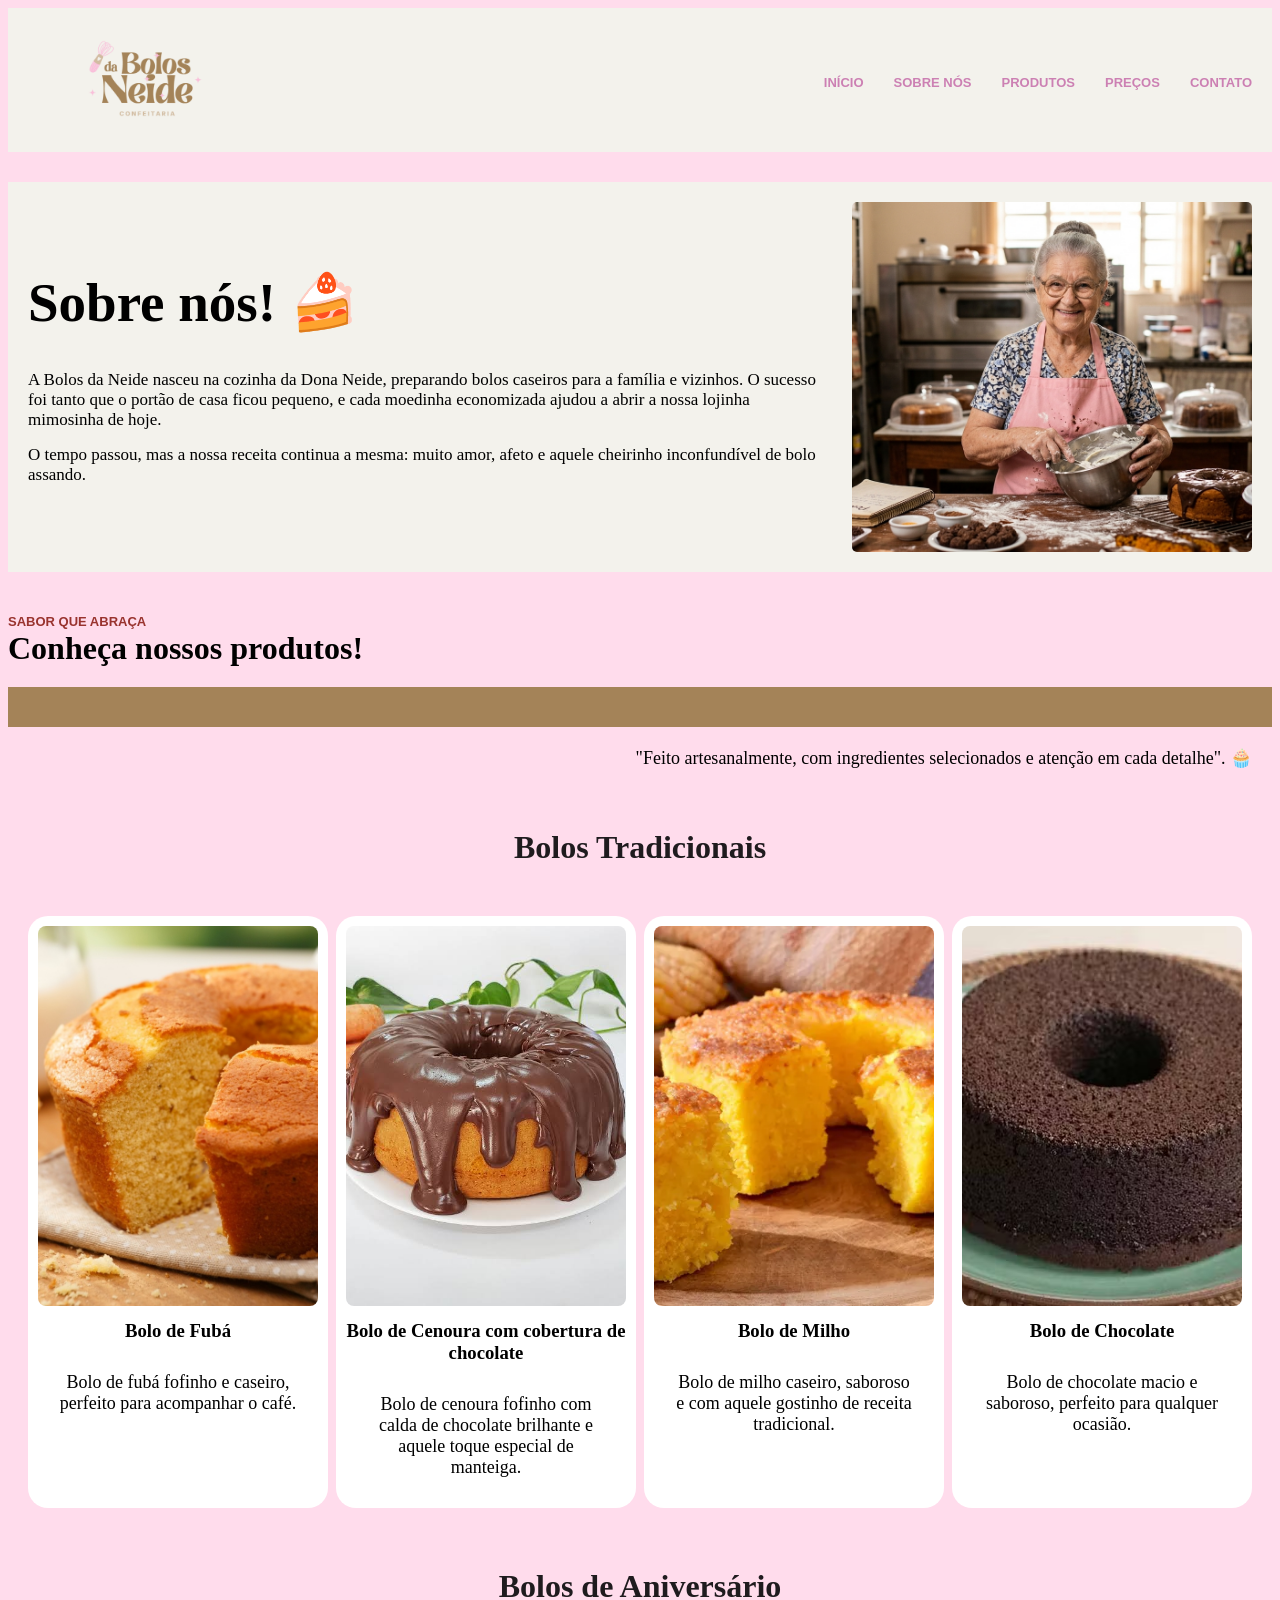
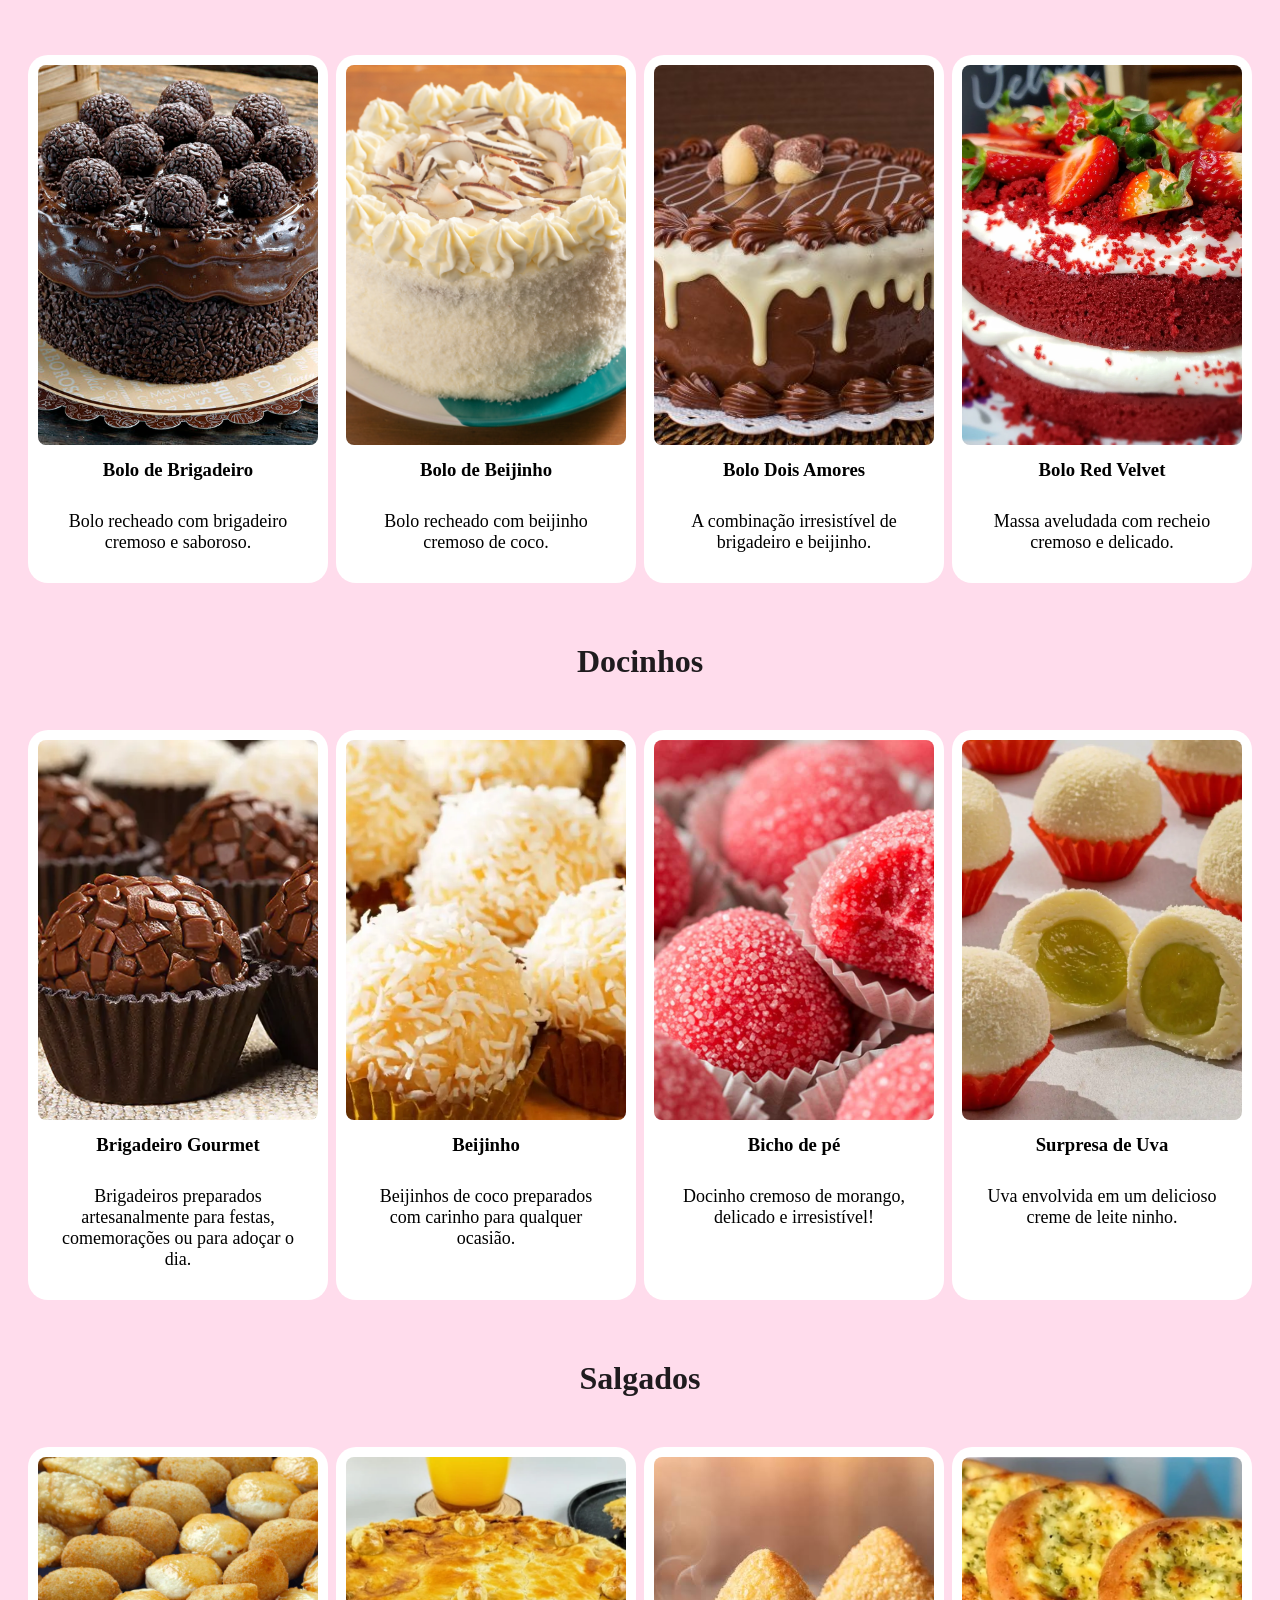
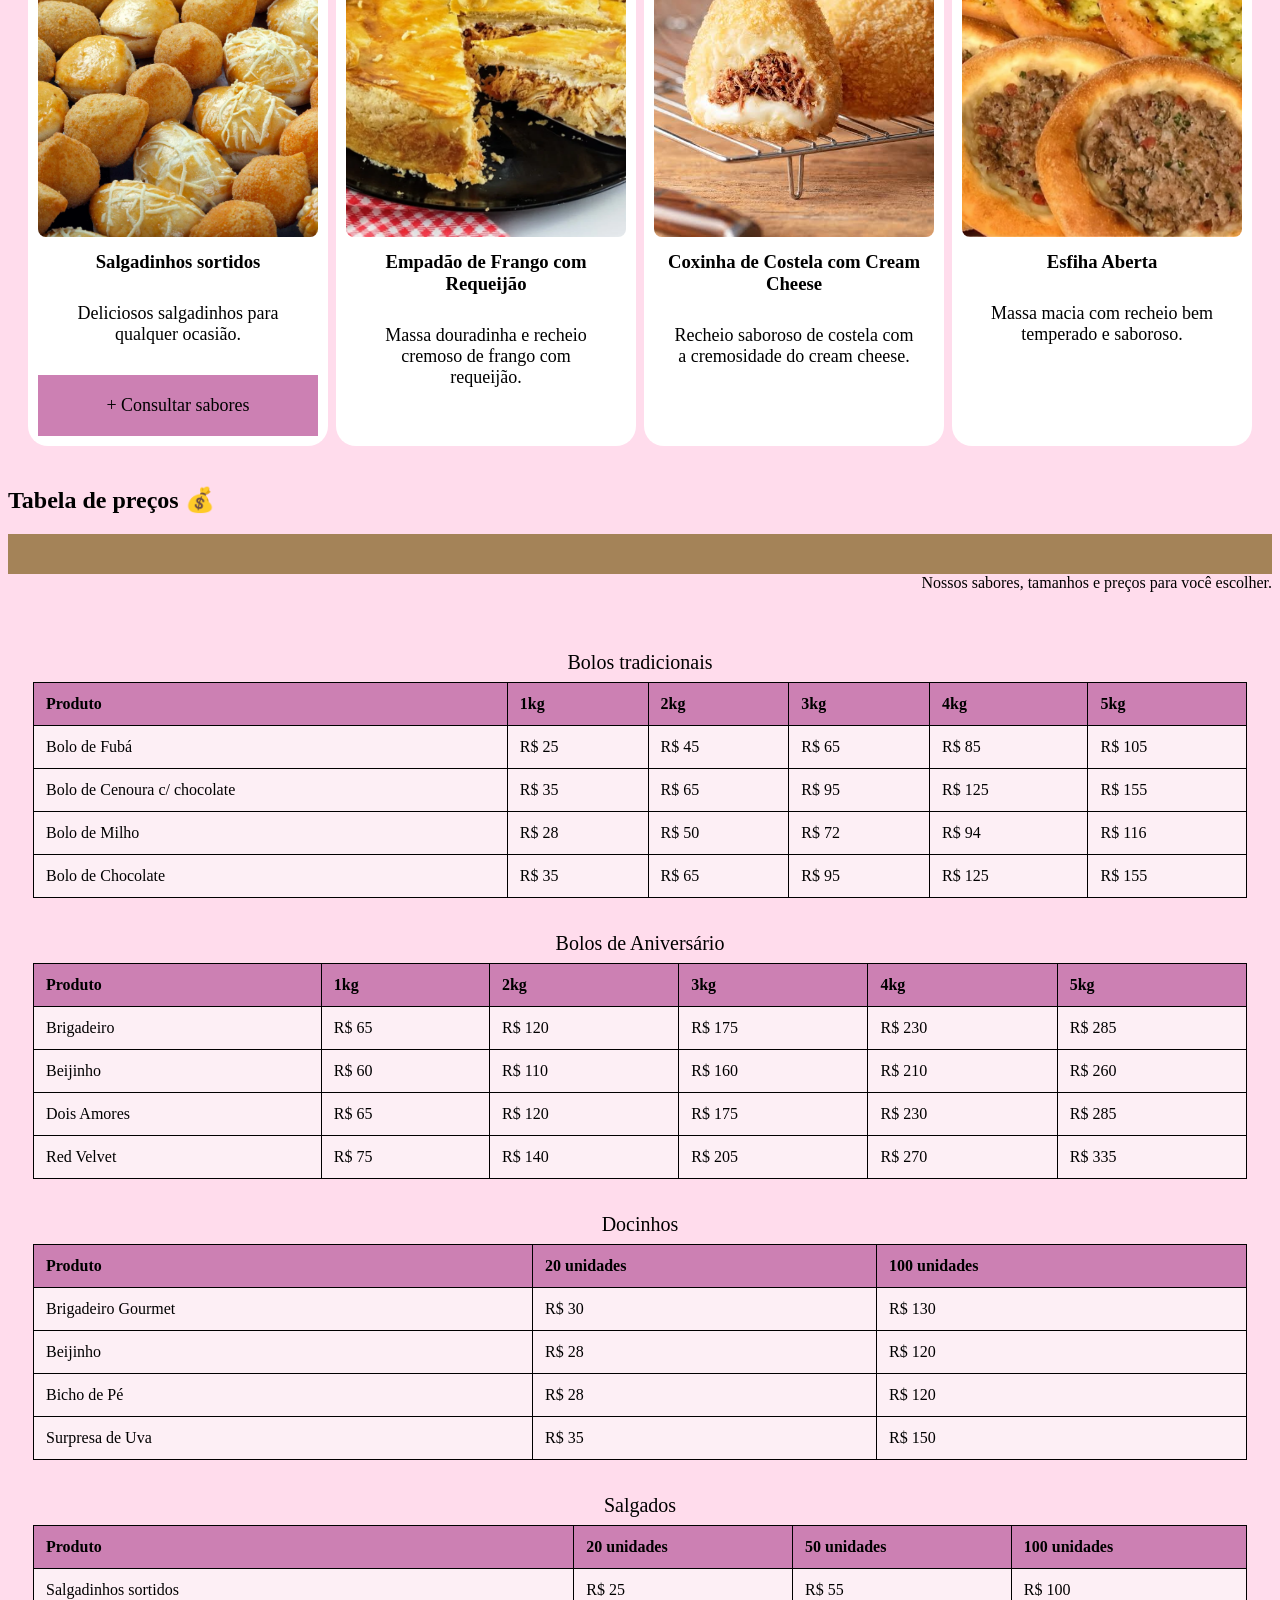
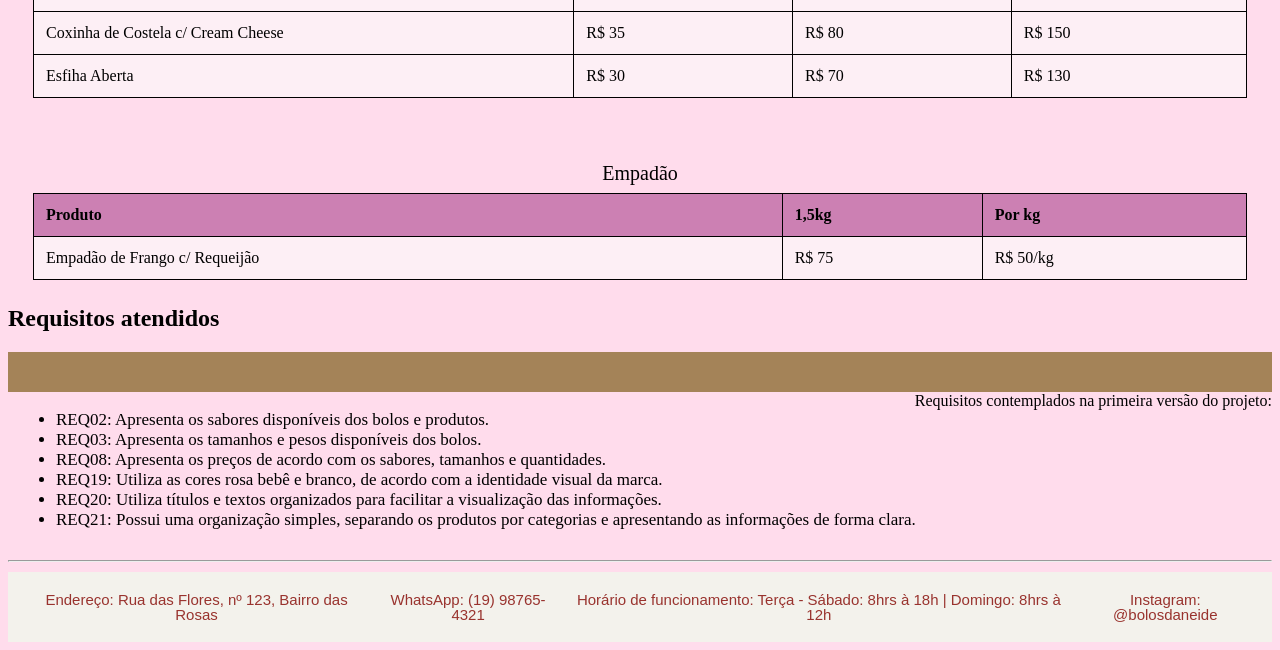
==== commit 64c35f10: "fix: arruma header" ====
--- a/index.html
+++ b/index.html
@@ -4,7 +4,6 @@
 
 <head>
     <meta charset="UTF-8">
-    <meta name="viewport" content="width=device-width, initial-scale=1.0">
     <title>Bolos da Neide</title>
     <link rel="stylesheet" href="css/style.css">
 </head>
@@ -31,18 +30,10 @@
             <section class="texto">
                 <h2>Sobre nós! 🍰</h2>
 
-                <p>
-                    A Bolos da Neide nasceu na cozinha da Dona Neide, preparando bolos caseiros para a família e
-                    vizinhos. O sucesso foi tanto que o portão de casa ficou pequeno, e cada moedinha economizada ajudou
-                    a abrir a nossa lojinha mimosinha de hoje.
-                </p>
-
-                <p>
-                    O tempo passou, mas a nossa receita continua a mesma: muito amor, afeto e aquele cheirinho
-                    inconfundível de bolo assando.
-                </p>
+                <p>A Bolos da Neide nasceu na cozinha da Dona Neide, preparando bolos caseiros para a família e vizinhos. O sucesso foi tanto que o portão de casa ficou pequeno, e cada moedinha economizada ajudou a abrir a nossa lojinha mimosinha de hoje.</p>
+
+                <p>O tempo passou, mas a nossa receita continua a mesma: muito amor, afeto e aquele cheirinho inconfundível de bolo assando.</p>
             </section>
-
             <img src="assets/img/donaneide.jpg" alt="Imagem da fundadora, Dona Neide">
         </section>
 
@@ -52,9 +43,7 @@
 
             <section class="detalhes">
                 <hr>
-                <p>
-                    "Feito artesanalmente, com ingredientes selecionados e atenção em cada detalhe". 🧁
-                </p>
+                <p>"Feito artesanalmente, com ingredientes selecionados e atenção em cada detalhe". 🧁</p>
             </section>
 
             <section id="cards">
@@ -158,9 +147,10 @@
                         <h3>Salgadinhos sortidos</h3>
                         <p>Deliciosos salgadinhos para qualquer ocasião.</p>
 
-                        <div class="botaosabor">
+                        <section
+                         class="botaosabor">
                             <p>+ Consultar sabores</p>
-                        </div>
+                        </section>
                     </article>
 
                     <article class="card">
--- a/css/style.css
+++ b/css/style.css
@@ -11,7 +11,7 @@
     padding: 8px;
 }
 
-span {
+span, a {
     text-transform: uppercase;
     font-weight: 550;
     font-size: 13px;
@@ -184,7 +184,8 @@
     justify-content: center;
     line-height: 1;
     font-family: 'Gill Sans', 'Gill Sans MT', Calibri, 'Trebuchet MS', sans-serif;
-    font-size: 8px;
+    font-size: 15px;
+    gap: 12px;
 }
 
 #requisitos {
